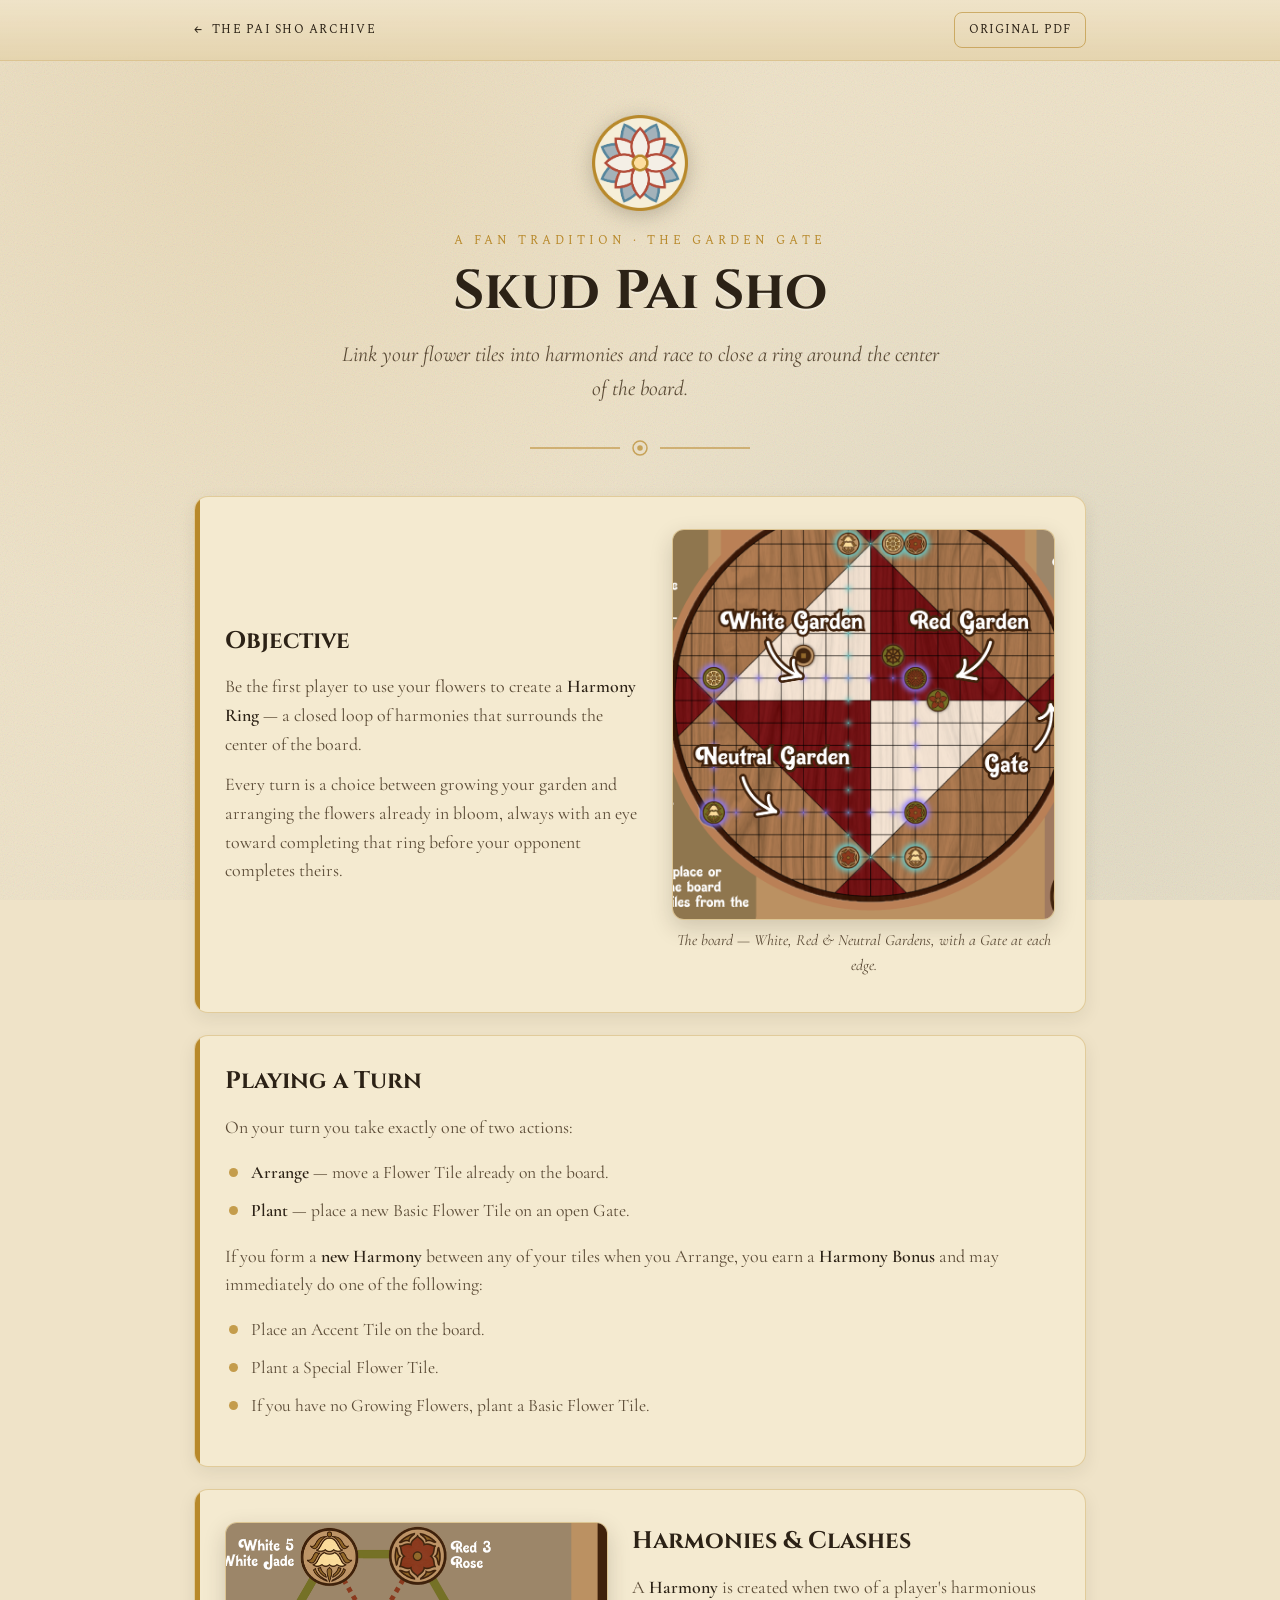
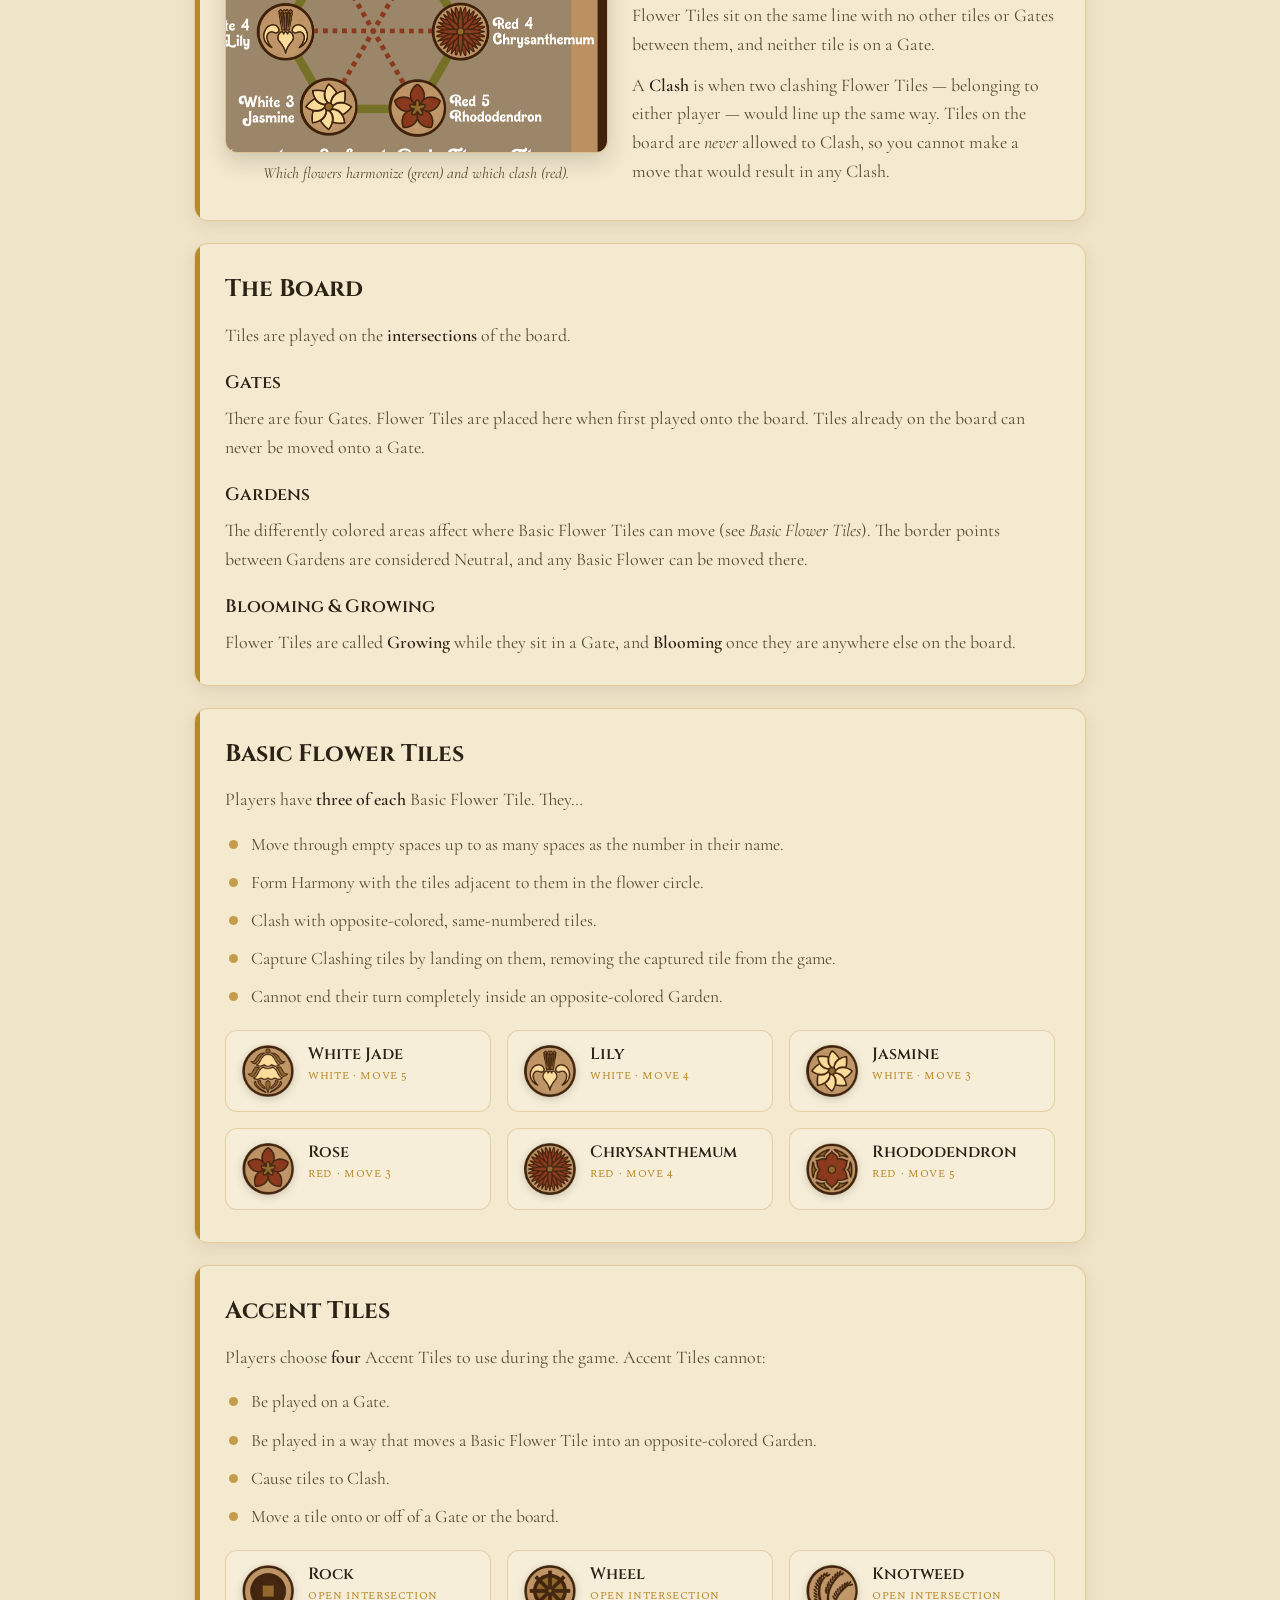
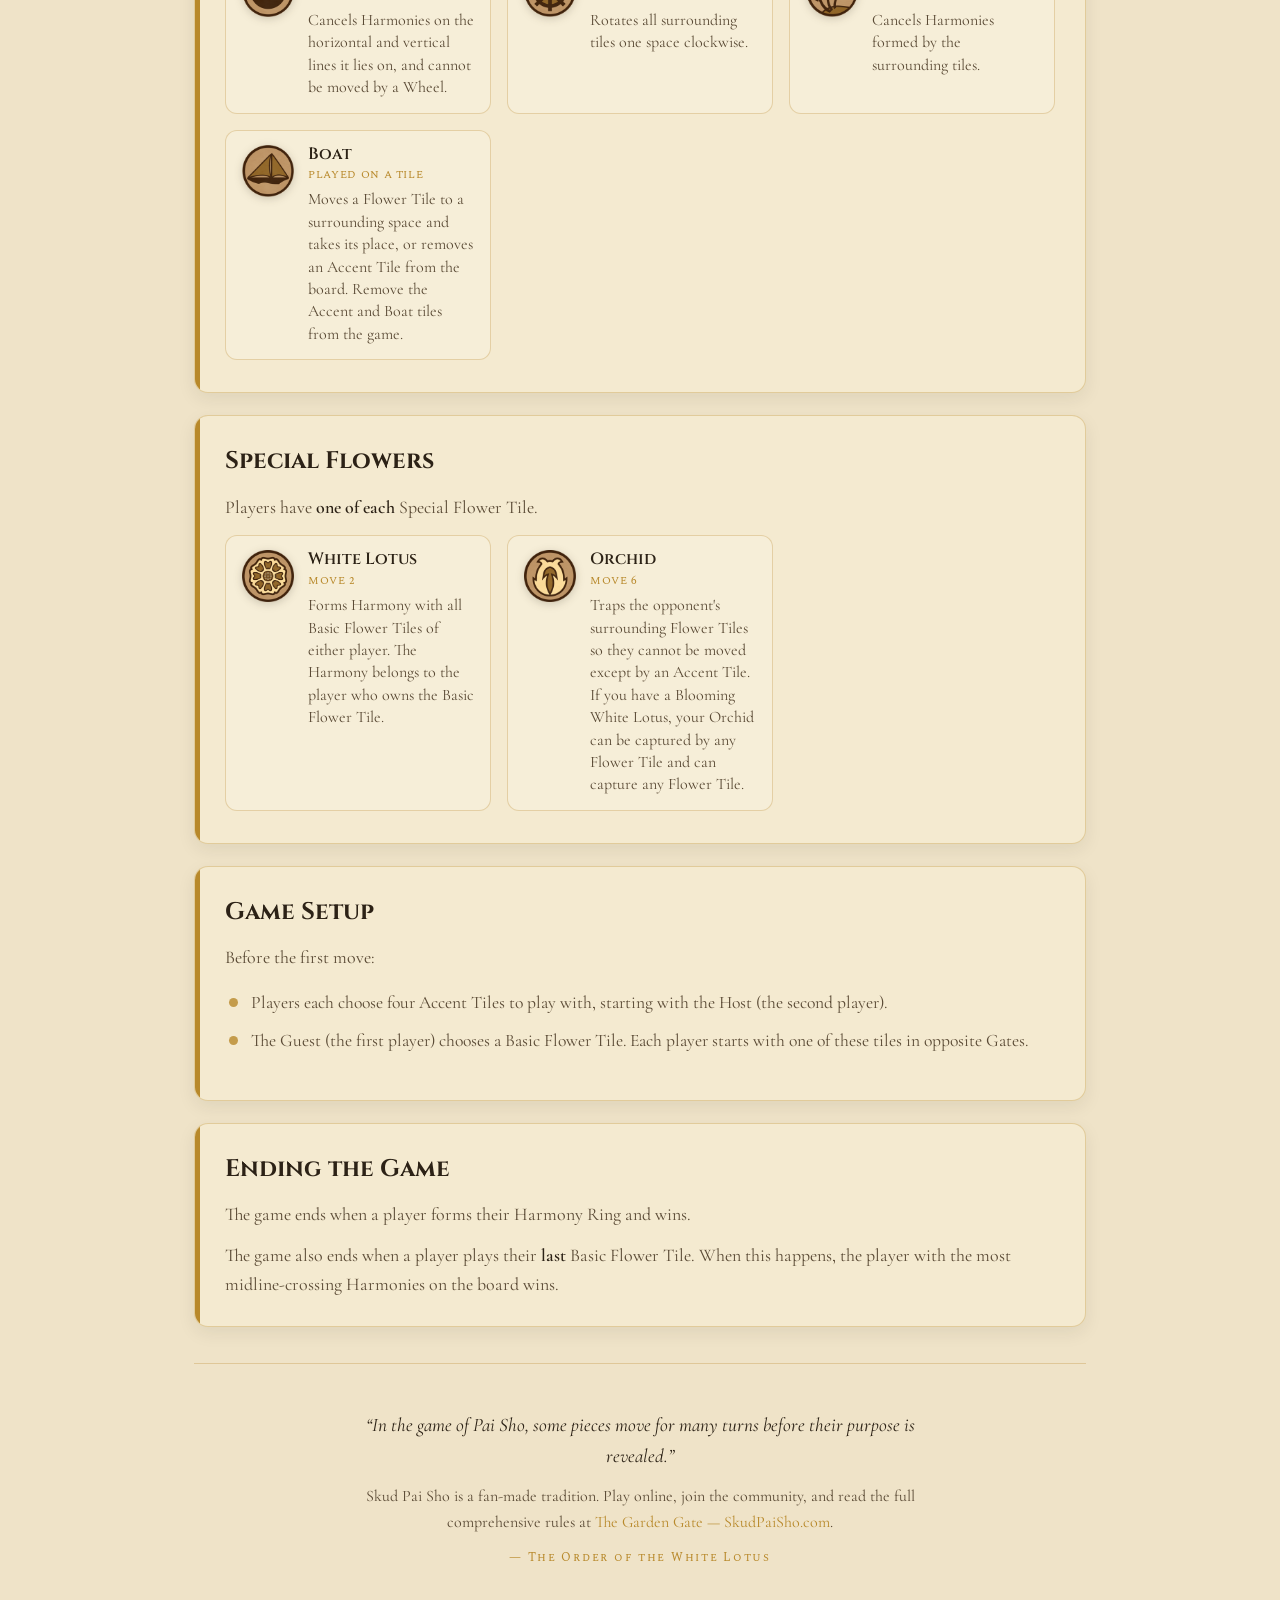
==== skud.html @ d807afe1 "Add native themed rules pages (skud/adevar/nick) with reused board & tile art; landing cards link to" ====
<!DOCTYPE html>
<html lang="en">
<head>
<meta charset="UTF-8">
<meta name="viewport" content="width=device-width, initial-scale=1.0">
<title>Skud Pai Sho — Rules · The Pai Sho Archive</title>
<meta name="description" content="Full rules for Skud Pai Sho: link your flower tiles into harmonies and close a ring around the center of the board to win.">
<link rel="preconnect" href="https://fonts.googleapis.com">
<link rel="preconnect" href="https://fonts.gstatic.com" crossorigin>
<link href="https://fonts.googleapis.com/css2?family=Cinzel:wght@500;600;700&family=Cormorant+Garamond:ital,wght@0,400;0,500;0,600;1,400&family=Spectral+SC:wght@500;600&display=swap" rel="stylesheet">
<link rel="stylesheet" href="assets/rules.css">
</head>
<body class="game-skud">

<div class="topbar">
  <div class="topbar-inner">
    <a class="back" href="index.html"><span class="a">&larr;</span> The Pai&nbsp;Sho Archive</a>
    <a class="dl-btn" href="skud-pai-sho.pdf" target="_blank" rel="noopener">Original PDF</a>
  </div>
</div>

<div class="wrap">

  <header class="hero">
    <img class="lotus" src="lotus.png" alt="White Lotus tile" width="96" height="96">
    <div class="eyebrow">A Fan Tradition · The Garden Gate</div>
    <h1>Skud Pai Sho</h1>
    <p class="tagline">Link your flower tiles into harmonies and race to close a ring around the center of the board.</p>
    <div class="divider"></div>
  </header>

  <!-- OBJECTIVE -->
  <section class="section">
    <div class="split has-figure">
      <div>
        <h2>Objective</h2>
        <p>Be the first player to use your flowers to create a <strong>Harmony Ring</strong> — a closed loop of harmonies that surrounds the center of the board.</p>
        <p>Every turn is a choice between growing your garden and arranging the flowers already in bloom, always with an eye toward completing that ring before your opponent completes theirs.</p>
      </div>
      <div class="fig-cell">
        <figure>
          <img src="assets/skud-board.png" alt="The Skud Pai Sho board: a circle divided into White, Red and Neutral Gardens, with four Gates around the edge.">
          <figcaption>The board — White, Red &amp; Neutral Gardens, with a Gate at each edge.</figcaption>
        </figure>
      </div>
    </div>
  </section>

  <!-- PLAYING A TURN -->
  <section class="section">
    <h2>Playing a Turn</h2>
    <p>On your turn you take exactly one of two actions:</p>
    <ul>
      <li><strong>Arrange</strong> — move a Flower Tile already on the board.</li>
      <li><strong>Plant</strong> — place a new Basic Flower Tile on an open Gate.</li>
    </ul>
    <p>If you form a <strong>new Harmony</strong> between any of your tiles when you Arrange, you earn a <strong>Harmony Bonus</strong> and may immediately do one of the following:</p>
    <ul>
      <li>Place an Accent Tile on the board.</li>
      <li>Plant a Special Flower Tile.</li>
      <li>If you have no Growing Flowers, plant a Basic Flower Tile.</li>
    </ul>
  </section>

  <!-- HARMONIES -->
  <section class="section">
    <div class="split has-figure figure-left">
      <div class="fig-cell">
        <figure>
          <img src="assets/skud-hex.png" alt="Harmony and clash relationships between the six basic flowers, shown as a hexagon with green harmony edges and red clashing lines.">
          <figcaption>Which flowers harmonize (green) and which clash (red).</figcaption>
        </figure>
      </div>
      <div>
        <h2>Harmonies &amp; Clashes</h2>
        <p>A <strong>Harmony</strong> is created when two of a player's harmonious Flower Tiles sit on the same line with no other tiles or Gates between them, and neither tile is on a Gate.</p>
        <p>A <strong>Clash</strong> is when two clashing Flower Tiles — belonging to either player — would line up the same way. Tiles on the board are <em>never</em> allowed to Clash, so you cannot make a move that would result in any Clash.</p>
      </div>
    </div>
  </section>

  <!-- THE BOARD -->
  <section class="section">
    <h2>The Board</h2>
    <p>Tiles are played on the <strong>intersections</strong> of the board.</p>
    <h3>Gates</h3>
    <p>There are four Gates. Flower Tiles are placed here when first played onto the board. Tiles already on the board can never be moved onto a Gate.</p>
    <h3>Gardens</h3>
    <p>The differently colored areas affect where Basic Flower Tiles can move (see <em>Basic Flower Tiles</em>). The border points between Gardens are considered Neutral, and any Basic Flower can be moved there.</p>
    <h3>Blooming &amp; Growing</h3>
    <p>Flower Tiles are called <strong>Growing</strong> while they sit in a Gate, and <strong>Blooming</strong> once they are anywhere else on the board.</p>
  </section>

  <!-- BASIC FLOWER TILES -->
  <section class="section">
    <h2>Basic Flower Tiles</h2>
    <p>Players have <strong>three of each</strong> Basic Flower Tile. They…</p>
    <ul>
      <li>Move through empty spaces up to as many spaces as the number in their name.</li>
      <li>Form Harmony with the tiles adjacent to them in the flower circle.</li>
      <li>Clash with opposite-colored, same-numbered tiles.</li>
      <li>Capture Clashing tiles by landing on them, removing the captured tile from the game.</li>
      <li>Cannot end their turn completely inside an opposite-colored Garden.</li>
    </ul>
    <div class="tiles">
      <div class="tile-card"><img src="assets/skud-white-jade.png" alt="White Jade tile"><div><div class="tname">White Jade</div><div class="tstat">White · Move 5</div></div></div>
      <div class="tile-card"><img src="assets/skud-lily.png" alt="Lily tile"><div><div class="tname">Lily</div><div class="tstat">White · Move 4</div></div></div>
      <div class="tile-card"><img src="assets/skud-jasmine.png" alt="Jasmine tile"><div><div class="tname">Jasmine</div><div class="tstat">White · Move 3</div></div></div>
      <div class="tile-card"><img src="assets/skud-rose.png" alt="Rose tile"><div><div class="tname">Rose</div><div class="tstat">Red · Move 3</div></div></div>
      <div class="tile-card"><img src="assets/skud-chrysanthemum.png" alt="Chrysanthemum tile"><div><div class="tname">Chrysanthemum</div><div class="tstat">Red · Move 4</div></div></div>
      <div class="tile-card"><img src="assets/skud-rhododendron.png" alt="Rhododendron tile"><div><div class="tname">Rhododendron</div><div class="tstat">Red · Move 5</div></div></div>
    </div>
  </section>

  <!-- ACCENT TILES -->
  <section class="section">
    <h2>Accent Tiles</h2>
    <p>Players choose <strong>four</strong> Accent Tiles to use during the game. Accent Tiles cannot:</p>
    <ul>
      <li>Be played on a Gate.</li>
      <li>Be played in a way that moves a Basic Flower Tile into an opposite-colored Garden.</li>
      <li>Cause tiles to Clash.</li>
      <li>Move a tile onto or off of a Gate or the board.</li>
    </ul>
    <div class="tiles">
      <div class="tile-card"><img src="assets/skud-rock.png" alt="Rock accent tile"><div><div class="tname">Rock</div><div class="tstat">Open intersection</div><div class="tdesc">Cancels Harmonies on the horizontal and vertical lines it lies on, and cannot be moved by a Wheel.</div></div></div>
      <div class="tile-card"><img src="assets/skud-wheel.png" alt="Wheel accent tile"><div><div class="tname">Wheel</div><div class="tstat">Open intersection</div><div class="tdesc">Rotates all surrounding tiles one space clockwise.</div></div></div>
      <div class="tile-card"><img src="assets/skud-knotweed.png" alt="Knotweed accent tile"><div><div class="tname">Knotweed</div><div class="tstat">Open intersection</div><div class="tdesc">Cancels Harmonies formed by the surrounding tiles.</div></div></div>
      <div class="tile-card"><img src="assets/skud-boat.png" alt="Boat accent tile"><div><div class="tname">Boat</div><div class="tstat">Played on a tile</div><div class="tdesc">Moves a Flower Tile to a surrounding space and takes its place, or removes an Accent Tile from the board. Remove the Accent and Boat tiles from the game.</div></div></div>
    </div>
  </section>

  <!-- SPECIAL FLOWERS -->
  <section class="section">
    <h2>Special Flowers</h2>
    <p>Players have <strong>one of each</strong> Special Flower Tile.</p>
    <div class="tiles">
      <div class="tile-card"><img src="assets/skud-lotus.png" alt="White Lotus tile"><div><div class="tname">White Lotus</div><div class="tstat">Move 2</div><div class="tdesc">Forms Harmony with all Basic Flower Tiles of either player. The Harmony belongs to the player who owns the Basic Flower Tile.</div></div></div>
      <div class="tile-card"><img src="assets/skud-orchid.png" alt="Orchid tile"><div><div class="tname">Orchid</div><div class="tstat">Move 6</div><div class="tdesc">Traps the opponent's surrounding Flower Tiles so they cannot be moved except by an Accent Tile. If you have a Blooming White Lotus, your Orchid can be captured by any Flower Tile and can capture any Flower Tile.</div></div></div>
    </div>
  </section>

  <!-- SETUP -->
  <section class="section">
    <h2>Game Setup</h2>
    <p>Before the first move:</p>
    <ul>
      <li>Players each choose four Accent Tiles to play with, starting with the Host (the second player).</li>
      <li>The Guest (the first player) chooses a Basic Flower Tile. Each player starts with one of these tiles in opposite Gates.</li>
    </ul>
  </section>

  <!-- ENDING -->
  <section class="section">
    <h2>Ending the Game</h2>
    <p>The game ends when a player forms their Harmony Ring and wins.</p>
    <p>The game also ends when a player plays their <strong>last</strong> Basic Flower Tile. When this happens, the player with the most midline-crossing Harmonies on the board wins.</p>
  </section>

  <footer>
    <p class="quote">“In the game of Pai Sho, some pieces move for many turns before their purpose is revealed.”</p>
    <p class="src">Skud Pai Sho is a fan-made tradition. Play online, join the community, and read the full comprehensive rules at <a href="https://skudpaisho.com" target="_blank" rel="noopener">The Garden Gate — SkudPaiSho.com</a>.</p>
    <p class="attr">— The Order of the White Lotus</p>
  </footer>

</div>
</body>
</html>
---- assets/rules.css ----
/* ===========================================================
   The Pai Sho Archive — shared rules-page theme
   Matches the landing page (parchment + gold, Cinzel / Cormorant)
   =========================================================== */
:root{
  --parchment:#efe3c8;
  --parchment-deep:#e4d3ad;
  --ink:#2c2216;
  --ink-soft:#5a4a35;
  --gold:#b8892b;
  --gold-bright:#d9a94a;
  --water:#2f6d8f;
  --earth:#5a7d3c;
  --fire:#a8321f;
  --air:#c9862b;
  --card-bg:#f6eed8;
  --panel:#f4ead0;
  --accent:var(--gold);
}
*{box-sizing:border-box;margin:0;padding:0}
html{scroll-behavior:smooth}
body{
  font-family:'Cormorant Garamond',Georgia,serif;
  color:var(--ink);
  background:
    radial-gradient(circle at 20% 15%, rgba(184,137,43,.10), transparent 40%),
    radial-gradient(circle at 85% 80%, rgba(47,109,143,.08), transparent 45%),
    var(--parchment);
  background-attachment:fixed;
  min-height:100vh;position:relative;overflow-x:hidden;
  line-height:1.6;
}
body::before{
  content:"";position:fixed;inset:0;pointer-events:none;opacity:.35;z-index:0;
  background-image:url("data:image/svg+xml,%3Csvg xmlns='http://www.w3.org/2000/svg' width='120' height='120'%3E%3Cfilter id='n'%3E%3CfeTurbulence type='fractalNoise' baseFrequency='0.9' numOctaves='2'/%3E%3C/filter%3E%3Crect width='100%25' height='100%25' filter='url(%23n)' opacity='0.5'/%3E%3C/svg%3E");
}
.wrap{position:relative;z-index:1;max-width:940px;margin:0 auto;padding:0 24px}

/* ---------- TOP BAR ---------- */
.topbar{
  position:sticky;top:0;z-index:20;
  background:linear-gradient(var(--parchment),rgba(228,211,173,.92));
  backdrop-filter:blur(4px);
  border-bottom:1px solid rgba(184,137,43,.35);
}
.topbar-inner{
  max-width:940px;margin:0 auto;padding:12px 24px;
  display:flex;align-items:center;justify-content:space-between;gap:16px;
}
.back{
  font-family:'Spectral SC',serif;letter-spacing:.1em;text-transform:uppercase;
  font-size:.78rem;color:var(--ink);text-decoration:none;
  display:inline-flex;align-items:center;gap:9px;
}
.back .a{transition:transform .25s}
.back:hover{color:var(--gold)}
.back:hover .a{transform:translateX(-4px)}
.dl-btn{
  font-family:'Spectral SC',serif;letter-spacing:.08em;text-transform:uppercase;
  font-size:.72rem;text-decoration:none;color:var(--ink);
  border:1px solid rgba(184,137,43,.6);border-radius:8px;
  padding:8px 14px;white-space:nowrap;transition:background .2s,color .2s;
}
.dl-btn:hover{background:var(--gold);color:#fff;border-color:var(--gold)}

/* ---------- HERO ---------- */
.hero{text-align:center;padding:54px 0 8px}
.hero .lotus{
  width:96px;height:96px;margin:0 auto 20px;display:block;
  animation:spin 90s linear infinite;
  filter:drop-shadow(0 4px 10px rgba(44,34,22,.25));
}
@keyframes spin{to{transform:rotate(360deg)}}
@media (prefers-reduced-motion:reduce){.hero .lotus{animation:none}}
.eyebrow{
  font-family:'Spectral SC',serif;letter-spacing:.32em;text-transform:uppercase;
  font-size:.78rem;color:var(--gold);margin-bottom:12px;
}
.hero h1{
  font-family:'Cinzel',serif;font-weight:700;
  font-size:clamp(2.2rem,5.5vw,3.4rem);line-height:1.05;
  text-shadow:0 2px 0 rgba(255,255,255,.35);
}
.hero .tagline{
  font-size:clamp(1.05rem,2.4vw,1.35rem);color:var(--ink-soft);
  max-width:600px;margin:16px auto 0;font-style:italic;
}
.divider{
  width:220px;height:24px;margin:30px auto 6px;opacity:.7;
  background:no-repeat center/contain url("data:image/svg+xml,%3Csvg xmlns='http://www.w3.org/2000/svg' width='220' height='24'%3E%3Cg fill='none' stroke='%23b8892b' stroke-width='1.5'%3E%3Cline x1='0' y1='12' x2='90' y2='12'/%3E%3Cline x1='130' y1='12' x2='220' y2='12'/%3E%3Ccircle cx='110' cy='12' r='7'/%3E%3Ccircle cx='110' cy='12' r='2' fill='%23b8892b'/%3E%3C/g%3E%3C/svg%3E");
}

/* ---------- SECTIONS ---------- */
.section{
  background:var(--panel);
  border:1px solid rgba(184,137,43,.32);
  border-radius:14px;
  padding:26px 30px 28px;margin:22px 0;
  box-shadow:0 6px 18px rgba(44,34,22,.08);
  position:relative;overflow:hidden;
}
.section::before{
  content:"";position:absolute;top:0;left:0;bottom:0;width:5px;background:var(--accent);
}
.section h2{
  font-family:'Cinzel',serif;font-size:1.5rem;font-weight:700;color:var(--ink);
  margin-bottom:12px;
}
.section h3{
  font-family:'Cinzel',serif;font-size:1.12rem;font-weight:600;color:var(--ink);
  margin:20px 0 6px;
}
.section p{font-size:1.12rem;color:var(--ink-soft);margin:0 0 12px}
.section p:last-child{margin-bottom:0}
.section strong{color:var(--ink);font-weight:600}
.section ul{list-style:none;margin:6px 0 12px;padding:0}
.section ul li{
  font-size:1.1rem;color:var(--ink-soft);padding:5px 0 5px 26px;position:relative;
}
.section ul li::before{
  content:"";position:absolute;left:4px;top:14px;width:9px;height:9px;
  border-radius:50%;background:var(--accent);opacity:.8;
}

/* two-column: text beside a figure on wide screens */
.split{display:grid;grid-template-columns:1fr;gap:24px;align-items:center}
@media (min-width:720px){
  .split.has-figure{grid-template-columns:1.05fr .95fr}
  .split.figure-left{grid-template-columns:.95fr 1.05fr}
  .split.figure-left .fig-cell{order:-1}
}

/* ---------- FIGURES ---------- */
figure{margin:6px 0}
figure img{
  display:block;width:100%;height:auto;border-radius:12px;
  border:1px solid rgba(184,137,43,.35);
  box-shadow:0 8px 22px rgba(44,34,22,.18);background:#efe3c8;
}
figure.plain img{border:0;box-shadow:none;background:transparent}
figcaption{
  text-align:center;font-style:italic;color:var(--ink-soft);
  font-size:.98rem;margin-top:8px;
}

/* ---------- TILE REFERENCE GRID (icons + text) ---------- */
.tiles{display:grid;grid-template-columns:repeat(auto-fill,minmax(210px,1fr));gap:16px;margin:14px 0 4px}
.tile-card{
  display:flex;gap:14px;align-items:flex-start;
  background:var(--card-bg);border:1px solid rgba(184,137,43,.3);
  border-radius:12px;padding:14px 16px;
}
.tile-card img{width:52px;height:52px;flex-shrink:0;filter:drop-shadow(0 2px 4px rgba(44,34,22,.2))}
.tile-card .tname{font-family:'Cinzel',serif;font-weight:600;font-size:1.02rem;color:var(--ink);line-height:1.2}
.tile-card .tstat{font-family:'Spectral SC',serif;font-size:.68rem;letter-spacing:.06em;
  text-transform:uppercase;color:var(--gold);margin:2px 0 5px}
.tile-card .tdesc{font-size:1rem;color:var(--ink-soft);line-height:1.4}

/* ---------- CALLOUT / TIP ---------- */
.tip{
  background:rgba(184,137,43,.12);
  border:1px solid rgba(184,137,43,.4);
  border-radius:12px;padding:14px 18px;margin:14px 0 2px;
  font-size:1.08rem;color:var(--ink);
}
.tip b{font-family:'Spectral SC',serif;letter-spacing:.06em;color:var(--gold);
  text-transform:uppercase;font-size:.8rem;margin-right:6px}

/* win condition list (adevar objectives) */
.obj{display:flex;gap:14px;align-items:flex-start;padding:12px 0;
  border-bottom:1px dashed rgba(184,137,43,.3)}
.obj:last-child{border-bottom:0}
.obj .oname{font-family:'Cinzel',serif;font-weight:600;color:var(--ink);min-width:150px}
.obj .odesc{color:var(--ink-soft);font-size:1.06rem}
@media (max-width:560px){.obj{flex-direction:column;gap:2px}.obj .oname{min-width:0}}

/* ---------- FOOTER ---------- */
footer{
  text-align:center;padding:46px 0 60px;margin-top:36px;
  color:var(--ink-soft);font-size:1rem;
  border-top:1px solid rgba(184,137,43,.3);
}
footer .quote{font-style:italic;font-size:1.2rem;color:var(--ink);max-width:560px;margin:0 auto 12px}
footer .src{font-size:1rem;color:var(--ink-soft);max-width:600px;margin:0 auto}
footer .src a{color:var(--gold);text-decoration:none}
footer .src a:hover{text-decoration:underline}
footer .attr{font-family:'Spectral SC',serif;letter-spacing:.15em;font-size:.72rem;color:var(--gold);margin-top:14px}

/* per-game accent hooks (kept subtle/gold to match landing) */
.game-skud{--accent:var(--gold)}
.game-adevar{--accent:var(--gold)}
.game-nick{--accent:var(--gold)}
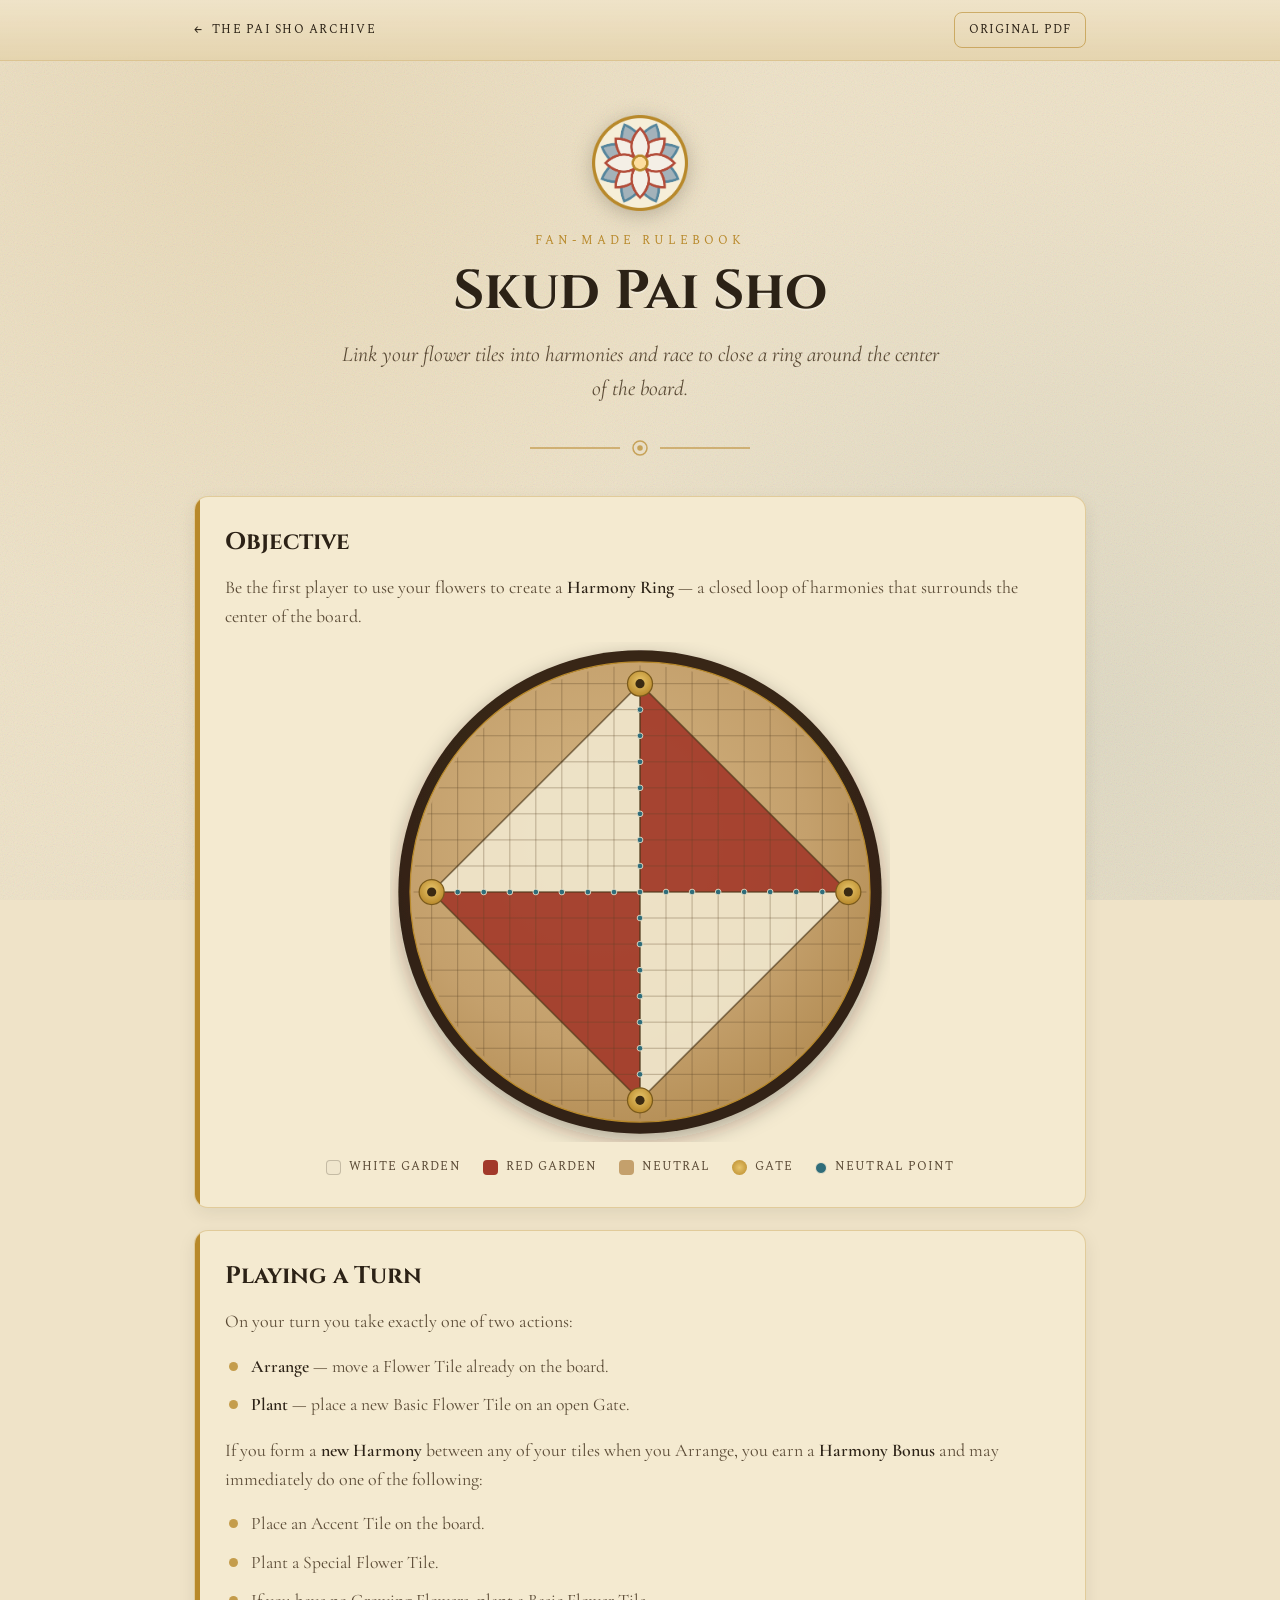
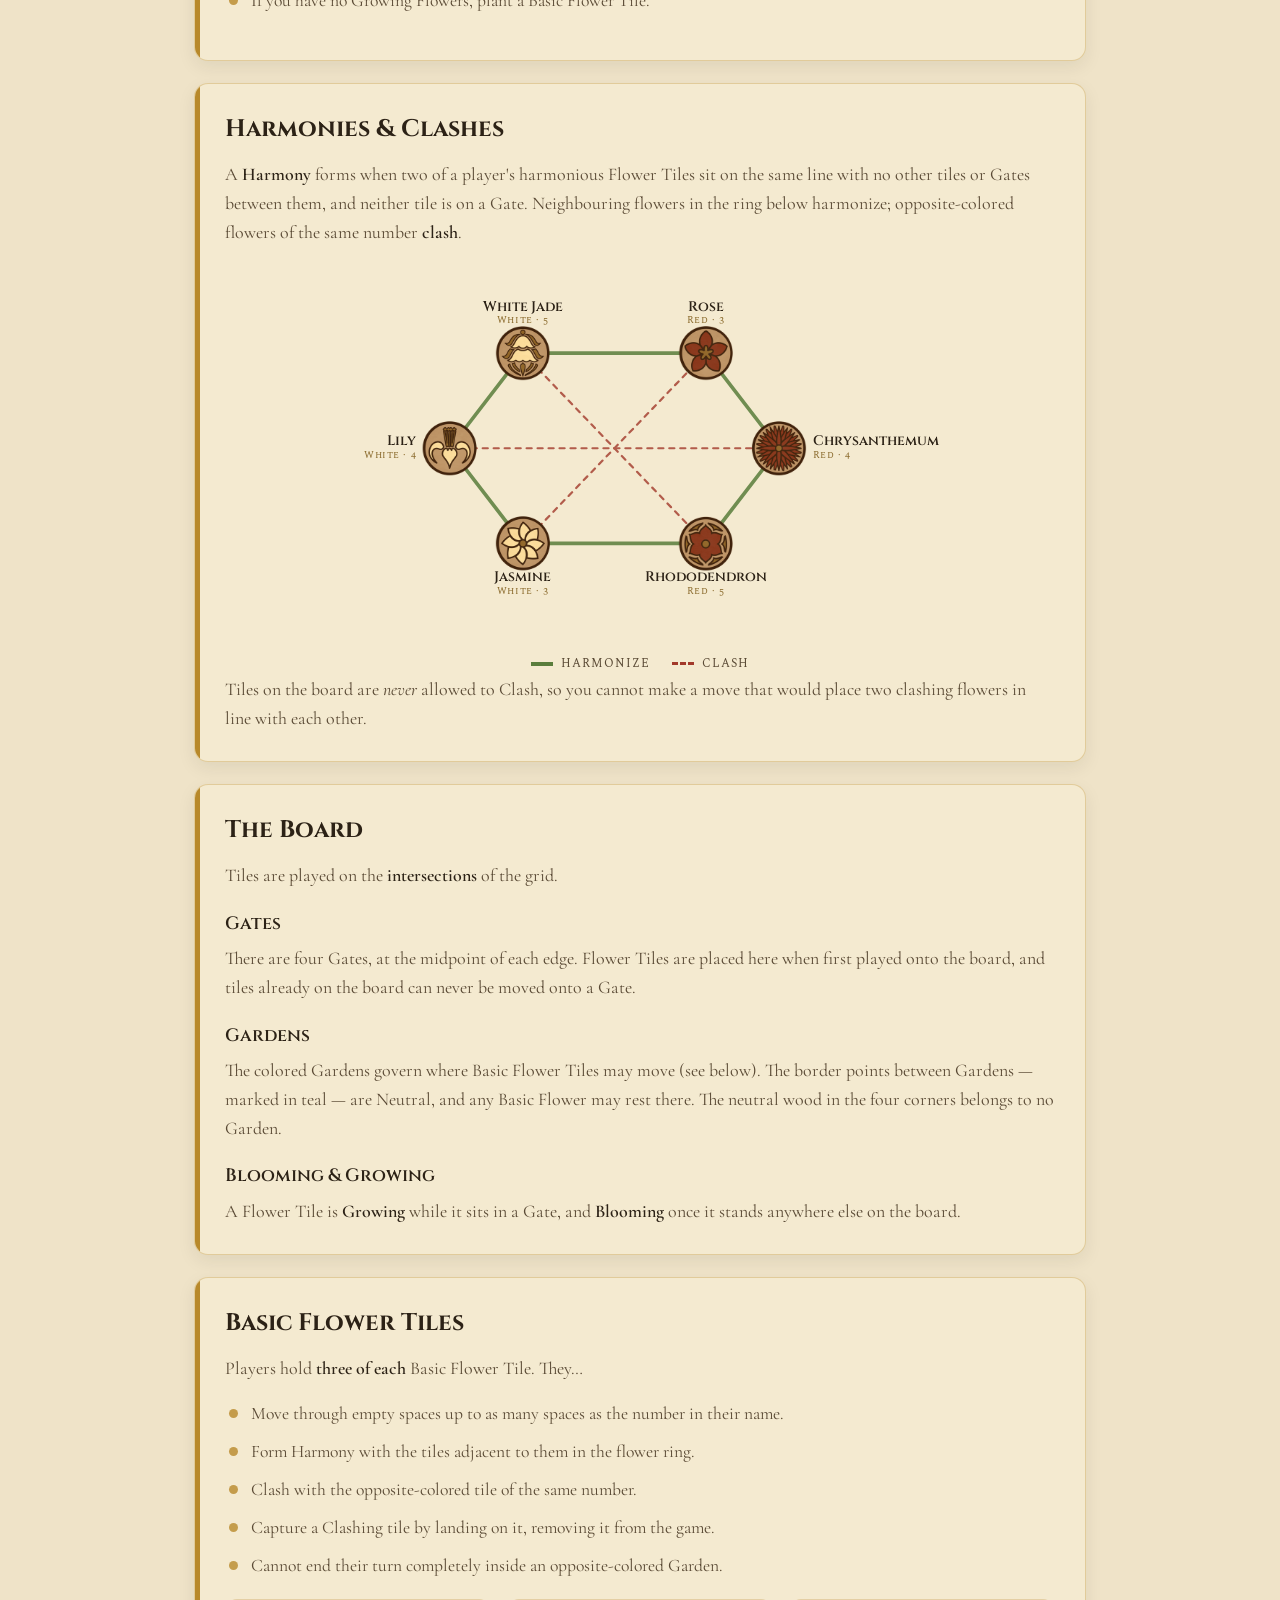
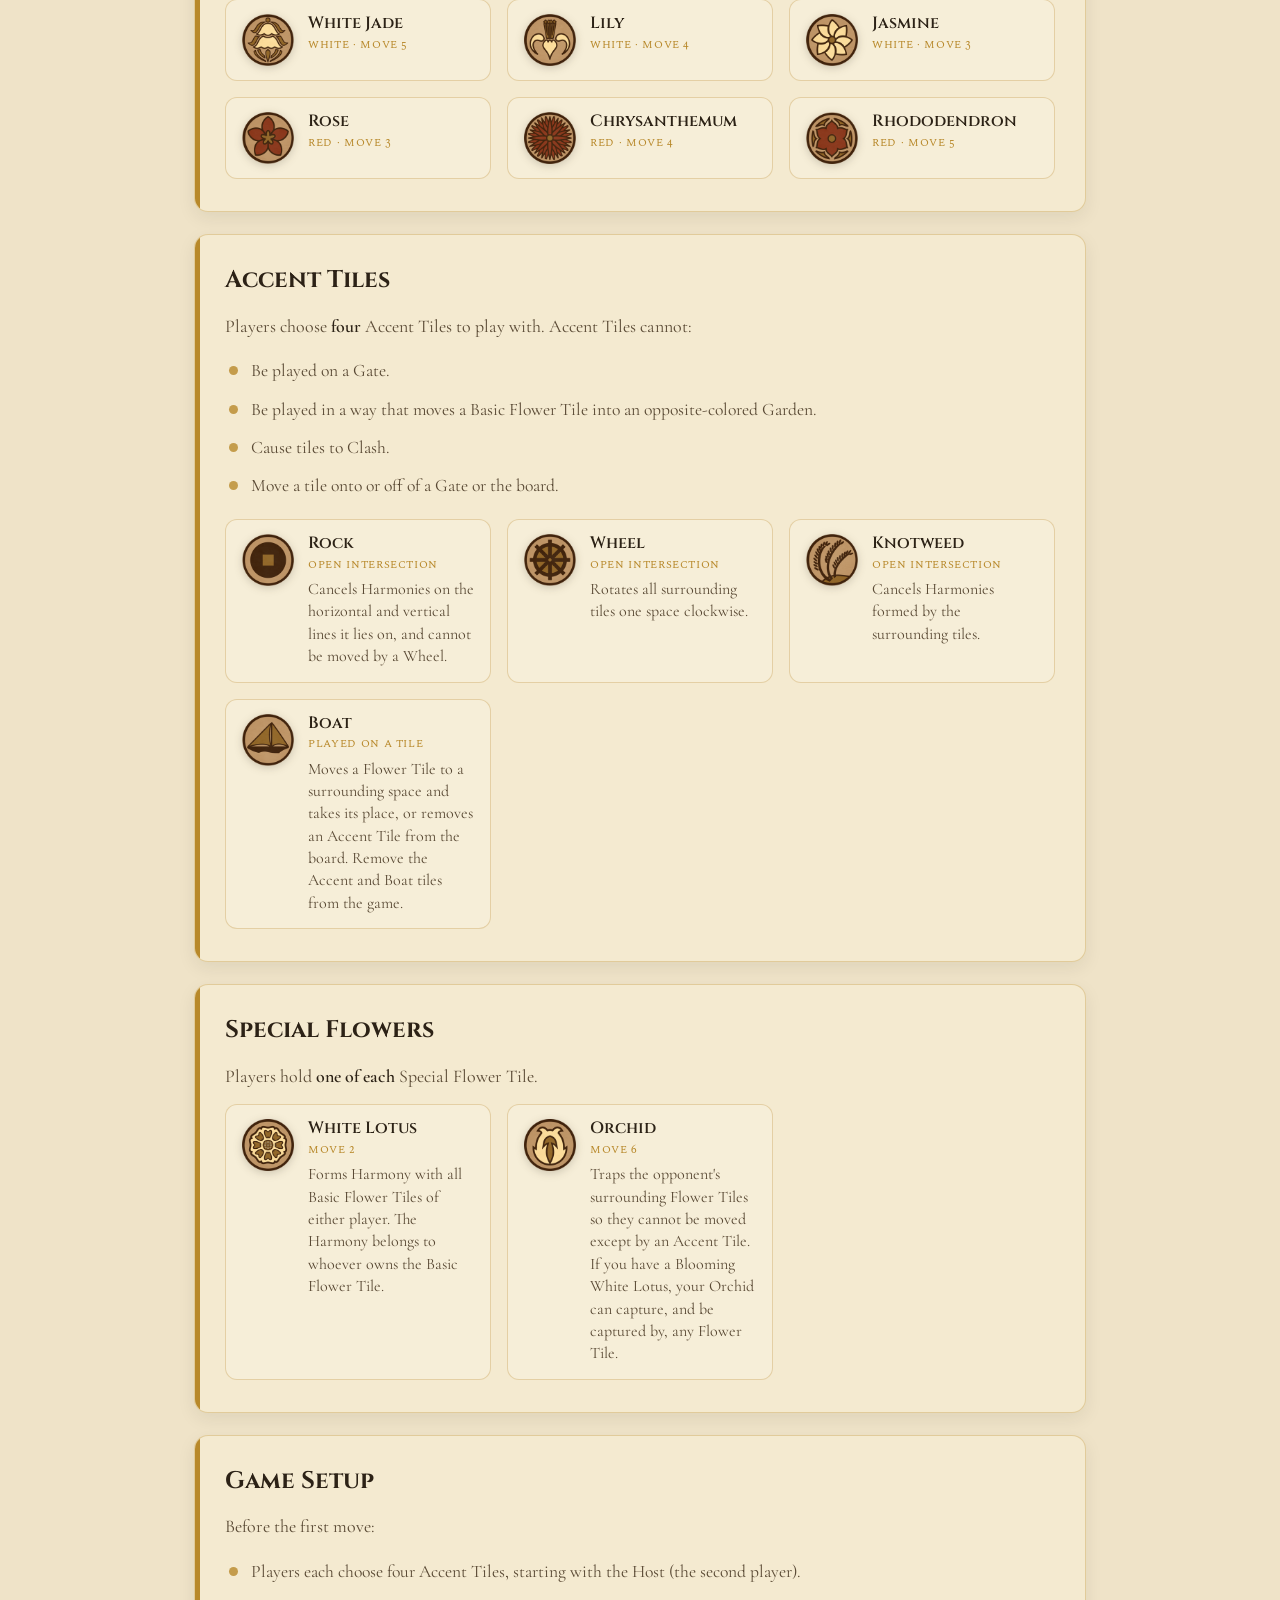
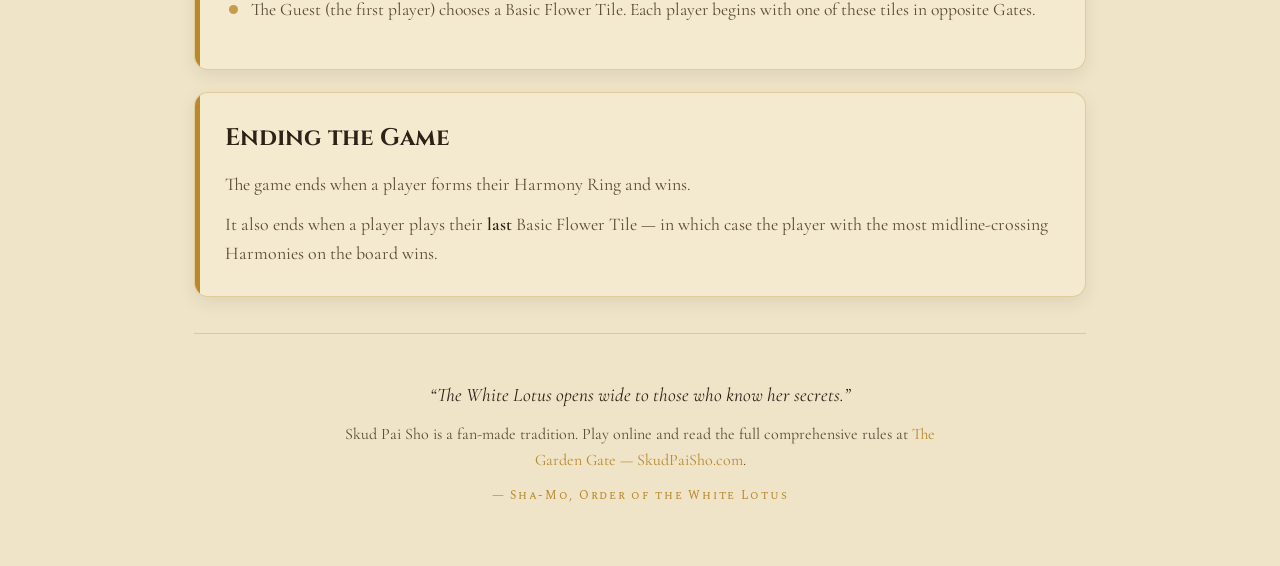
==== commit 3a04c540: "Rebuild skud.html as flagship native page: original hand-built SVG board + harmony hexagon (own art)" ====
--- a/skud.html
+++ b/skud.html
@@ -4,11 +4,28 @@
 <meta charset="UTF-8">
 <meta name="viewport" content="width=device-width, initial-scale=1.0">
 <title>Skud Pai Sho — Rules · The Pai Sho Archive</title>
-<meta name="description" content="Full rules for Skud Pai Sho: link your flower tiles into harmonies and close a ring around the center of the board to win.">
+<meta name="description" content="The complete rules of Skud Pai Sho: link your flower tiles into harmonies and close a ring around the center of the board to win.">
 <link rel="preconnect" href="https://fonts.googleapis.com">
 <link rel="preconnect" href="https://fonts.gstatic.com" crossorigin>
 <link href="https://fonts.googleapis.com/css2?family=Cinzel:wght@500;600;700&family=Cormorant+Garamond:ital,wght@0,400;0,500;0,600;1,400&family=Spectral+SC:wght@500;600&display=swap" rel="stylesheet">
 <link rel="stylesheet" href="assets/rules.css">
+<style>
+  .figure-board{max-width:500px;margin:10px auto 2px}
+  .figure-board svg{width:100%;height:auto;display:block}
+  .hexwrap{max-width:600px;margin:10px auto 2px}
+  .hexwrap svg{width:100%;height:auto;display:block}
+  .legend{display:flex;flex-wrap:wrap;justify-content:center;gap:11px 22px;margin:16px auto 2px;
+    font-family:'Spectral SC',serif;font-size:.72rem;letter-spacing:.09em;text-transform:uppercase;color:var(--ink-soft)}
+  .legend span{display:inline-flex;align-items:center;gap:8px}
+  .legend i{width:15px;height:15px;border-radius:4px;display:inline-block;border:1px solid rgba(44,34,22,.22)}
+  .legend i.sw-white{background:#f0e6cd}
+  .legend i.sw-red{background:#a2392a;border-color:transparent}
+  .legend i.sw-neutral{background:#c4a06c;border-color:transparent}
+  .legend i.dot{width:12px;height:12px;border-radius:50%;background:#2f6d7a;border-color:#f0e6cd}
+  .legend i.gate{width:15px;height:15px;border-radius:50%;background:radial-gradient(#e7c46a,#b8892b);border:0}
+  .legend i.line-g{width:22px;height:0;border:0;border-top:4px solid #5a7d3c;border-radius:0}
+  .legend i.line-r{width:22px;height:0;border:0;border-top:3px dashed #a2392a;border-radius:0}
+</style>
 </head>
 <body class="game-skud">
 
@@ -23,30 +40,75 @@
 
   <header class="hero">
     <img class="lotus" src="lotus.png" alt="White Lotus tile" width="96" height="96">
-    <div class="eyebrow">A Fan Tradition · The Garden Gate</div>
+    <div class="eyebrow">Fan-Made Rulebook</div>
     <h1>Skud Pai Sho</h1>
     <p class="tagline">Link your flower tiles into harmonies and race to close a ring around the center of the board.</p>
     <div class="divider"></div>
   </header>
 
-  <!-- OBJECTIVE -->
-  <section class="section">
-    <div class="split has-figure">
-      <div>
-        <h2>Objective</h2>
-        <p>Be the first player to use your flowers to create a <strong>Harmony Ring</strong> — a closed loop of harmonies that surrounds the center of the board.</p>
-        <p>Every turn is a choice between growing your garden and arranging the flowers already in bloom, always with an eye toward completing that ring before your opponent completes theirs.</p>
-      </div>
-      <div class="fig-cell">
-        <figure>
-          <img src="assets/skud-board.png" alt="The Skud Pai Sho board: a circle divided into White, Red and Neutral Gardens, with four Gates around the edge.">
-          <figcaption>The board — White, Red &amp; Neutral Gardens, with a Gate at each edge.</figcaption>
-        </figure>
-      </div>
-    </div>
-  </section>
-
-  <!-- PLAYING A TURN -->
+  <section class="section">
+    <h2>Objective</h2>
+    <p>Be the first player to use your flowers to create a <strong>Harmony Ring</strong> — a closed loop of harmonies that surrounds the center of the board.</p>
+    <div class="figure-board"><svg class="board" viewBox="0 0 600 600" role="img" aria-labelledby="boardt boardd" xmlns="http://www.w3.org/2000/svg" xmlns:xlink="http://www.w3.org/1999/xlink">
+  <title id="boardt">The Skud Pai Sho board</title>
+  <desc id="boardd">A circular board with a 17 by 17 grid, four Gates at the edge midpoints, the White Garden and Red Garden forming a pinwheel of triangles, and neutral wood in the corners.</desc>
+  <defs>
+    <clipPath id="play"><circle cx="300" cy="300" r="272"/></clipPath>
+    <radialGradient id="wood" cx="42%" cy="38%" r="72%">
+      <stop offset="0%" stop-color="#d3b482"/>
+      <stop offset="62%" stop-color="#c4a06c"/><stop offset="100%" stop-color="#b0894f"/>
+    </radialGradient>
+    <radialGradient id="rim" cx="50%" cy="42%" r="60%">
+      <stop offset="0%" stop-color="#4a3320"/><stop offset="100%" stop-color="#2f2013"/>
+    </radialGradient>
+    <filter id="bsh" x="-20%" y="-20%" width="140%" height="140%">
+      <feDropShadow dx="0" dy="8" stdDeviation="12" flood-color="#2c2216" flood-opacity="0.32"/>
+    </filter>
+    <radialGradient id="gate" cx="50%" cy="40%" r="60%">
+      <stop offset="0%" stop-color="#e7c46a"/><stop offset="100%" stop-color="#b8892b"/>
+    </radialGradient>
+  </defs>
+
+  <circle cx="300" cy="300" r="290" fill="url(#rim)" filter="url(#bsh)"/>
+  <circle cx="300" cy="300" r="276" fill="url(#wood)" stroke="#b8892b" stroke-width="1.5"/>
+
+  <g clip-path="url(#play)">
+    <!-- garden pinwheel: NW & SE white, NE & SW red -->
+    <polygon points="300,300 50,300 300,50"  fill="#f0e6cd" fill-opacity="0.92"/>
+    <polygon points="300,300 550,300 300,550" fill="#f0e6cd" fill-opacity="0.92"/>
+    <polygon points="300,300 300,50 550,300"  fill="#a2392a" fill-opacity="0.90"/>
+    <polygon points="300,300 300,550 50,300"  fill="#a2392a" fill-opacity="0.90"/>
+
+    <g stroke="#5b4327" stroke-width="1" stroke-opacity="0.42" fill="none"><line x1="50.0" y1="28" x2="50.0" y2="572"/><line x1="28" y1="50.0" x2="572" y2="50.0"/><line x1="81.2" y1="28" x2="81.2" y2="572"/><line x1="28" y1="81.2" x2="572" y2="81.2"/><line x1="112.5" y1="28" x2="112.5" y2="572"/><line x1="28" y1="112.5" x2="572" y2="112.5"/><line x1="143.8" y1="28" x2="143.8" y2="572"/><line x1="28" y1="143.8" x2="572" y2="143.8"/><line x1="175.0" y1="28" x2="175.0" y2="572"/><line x1="28" y1="175.0" x2="572" y2="175.0"/><line x1="206.2" y1="28" x2="206.2" y2="572"/><line x1="28" y1="206.2" x2="572" y2="206.2"/><line x1="237.5" y1="28" x2="237.5" y2="572"/><line x1="28" y1="237.5" x2="572" y2="237.5"/><line x1="268.8" y1="28" x2="268.8" y2="572"/><line x1="28" y1="268.8" x2="572" y2="268.8"/><line x1="300.0" y1="28" x2="300.0" y2="572"/><line x1="28" y1="300.0" x2="572" y2="300.0"/><line x1="331.2" y1="28" x2="331.2" y2="572"/><line x1="28" y1="331.2" x2="572" y2="331.2"/><line x1="362.5" y1="28" x2="362.5" y2="572"/><line x1="28" y1="362.5" x2="572" y2="362.5"/><line x1="393.8" y1="28" x2="393.8" y2="572"/><line x1="28" y1="393.8" x2="572" y2="393.8"/><line x1="425.0" y1="28" x2="425.0" y2="572"/><line x1="28" y1="425.0" x2="572" y2="425.0"/><line x1="456.2" y1="28" x2="456.2" y2="572"/><line x1="28" y1="456.2" x2="572" y2="456.2"/><line x1="487.5" y1="28" x2="487.5" y2="572"/><line x1="28" y1="487.5" x2="572" y2="487.5"/><line x1="518.8" y1="28" x2="518.8" y2="572"/><line x1="28" y1="518.8" x2="572" y2="518.8"/><line x1="550.0" y1="28" x2="550.0" y2="572"/><line x1="28" y1="550.0" x2="572" y2="550.0"/></g>
+
+    <!-- garden borders: diamond edges + center axes -->
+    <g stroke="#4a3418" stroke-width="2.1" stroke-opacity="0.62" fill="none">
+      <polygon points="300,50 550,300 300,550 50,300"/>
+      <line x1="300" y1="50" x2="300" y2="550"/>
+      <line x1="50" y1="300" x2="550" y2="300"/>
+    </g>
+
+    <!-- neutral border points along the axes -->
+    <g fill="#2f6d7a" stroke="#f0e6cd" stroke-width="1"><circle cx="300" cy="50.0" r="3.4"/><circle cx="50.0" cy="300" r="3.4"/><circle cx="300" cy="81.2" r="3.4"/><circle cx="81.2" cy="300" r="3.4"/><circle cx="300" cy="112.5" r="3.4"/><circle cx="112.5" cy="300" r="3.4"/><circle cx="300" cy="143.8" r="3.4"/><circle cx="143.8" cy="300" r="3.4"/><circle cx="300" cy="175.0" r="3.4"/><circle cx="175.0" cy="300" r="3.4"/><circle cx="300" cy="206.2" r="3.4"/><circle cx="206.2" cy="300" r="3.4"/><circle cx="300" cy="237.5" r="3.4"/><circle cx="237.5" cy="300" r="3.4"/><circle cx="300" cy="268.8" r="3.4"/><circle cx="268.8" cy="300" r="3.4"/><circle cx="300" cy="300.0" r="3.4"/><circle cx="300" cy="331.2" r="3.4"/><circle cx="331.2" cy="300" r="3.4"/><circle cx="300" cy="362.5" r="3.4"/><circle cx="362.5" cy="300" r="3.4"/><circle cx="300" cy="393.8" r="3.4"/><circle cx="393.8" cy="300" r="3.4"/><circle cx="300" cy="425.0" r="3.4"/><circle cx="425.0" cy="300" r="3.4"/><circle cx="300" cy="456.2" r="3.4"/><circle cx="456.2" cy="300" r="3.4"/><circle cx="300" cy="487.5" r="3.4"/><circle cx="487.5" cy="300" r="3.4"/><circle cx="300" cy="518.8" r="3.4"/><circle cx="518.8" cy="300" r="3.4"/><circle cx="300" cy="550.0" r="3.4"/><circle cx="550.0" cy="300" r="3.4"/></g>
+  </g>
+
+  <!-- four Gates at N/E/S/W -->
+  <g>
+    <g transform="translate(300,50)"><circle r="15" fill="url(#gate)" stroke="#7a5a1c" stroke-width="1.5"/><circle r="5.5" fill="#3a2a12"/></g>
+    <g transform="translate(550,300)"><circle r="15" fill="url(#gate)" stroke="#7a5a1c" stroke-width="1.5"/><circle r="5.5" fill="#3a2a12"/></g>
+    <g transform="translate(300,550)"><circle r="15" fill="url(#gate)" stroke="#7a5a1c" stroke-width="1.5"/><circle r="5.5" fill="#3a2a12"/></g>
+    <g transform="translate(50,300)"><circle r="15" fill="url(#gate)" stroke="#7a5a1c" stroke-width="1.5"/><circle r="5.5" fill="#3a2a12"/></g>
+  </g>
+</svg></div>
+    <div class="legend">
+      <span><i class="sw-white"></i>White Garden</span>
+      <span><i class="sw-red"></i>Red Garden</span>
+      <span><i class="sw-neutral"></i>Neutral</span>
+      <span><i class="gate"></i>Gate</span>
+      <span><i class="dot"></i>Neutral point</span>
+    </div>
+  </section>
+
   <section class="section">
     <h2>Playing a Turn</h2>
     <p>On your turn you take exactly one of two actions:</p>
@@ -62,44 +124,43 @@
     </ul>
   </section>
 
-  <!-- HARMONIES -->
-  <section class="section">
-    <div class="split has-figure figure-left">
-      <div class="fig-cell">
-        <figure>
-          <img src="assets/skud-hex.png" alt="Harmony and clash relationships between the six basic flowers, shown as a hexagon with green harmony edges and red clashing lines.">
-          <figcaption>Which flowers harmonize (green) and which clash (red).</figcaption>
-        </figure>
-      </div>
-      <div>
-        <h2>Harmonies &amp; Clashes</h2>
-        <p>A <strong>Harmony</strong> is created when two of a player's harmonious Flower Tiles sit on the same line with no other tiles or Gates between them, and neither tile is on a Gate.</p>
-        <p>A <strong>Clash</strong> is when two clashing Flower Tiles — belonging to either player — would line up the same way. Tiles on the board are <em>never</em> allowed to Clash, so you cannot make a move that would result in any Clash.</p>
-      </div>
-    </div>
-  </section>
-
-  <!-- THE BOARD -->
+  <section class="section">
+    <h2>Harmonies &amp; Clashes</h2>
+    <p>A <strong>Harmony</strong> forms when two of a player's harmonious Flower Tiles sit on the same line with no other tiles or Gates between them, and neither tile is on a Gate. Neighbouring flowers in the ring below harmonize; opposite-colored flowers of the same number <strong>clash</strong>.</p>
+    <div class="hexwrap"><svg class="hex" viewBox="0 0 820 520" role="img" aria-labelledby="hxt hxd" xmlns="http://www.w3.org/2000/svg" xmlns:xlink="http://www.w3.org/1999/xlink">
+  <title id="hxt">Harmony and clash relationships</title>
+  <desc id="hxd">Six basic flowers in a ring; green edges join flowers that harmonize, red dashed lines join opposite-colored flowers of equal number, which clash.</desc>
+  <style>.hx-n{font-family:'Cinzel',serif;font-weight:600;font-size:19px;fill:#2c2216}.hx-s{font-family:'Spectral SC','Cinzel',serif;font-size:13px;letter-spacing:.06em;fill:#8a6a2c}</style>
+  <g stroke="#5a7d3c" stroke-width="5" stroke-linecap="round" opacity="0.85"><line x1="250" y1="130" x2="500" y2="130"/><line x1="500" y1="130" x2="600" y2="260"/><line x1="600" y1="260" x2="500" y2="390"/><line x1="500" y1="390" x2="250" y2="390"/><line x1="250" y1="390" x2="150" y2="260"/><line x1="150" y1="260" x2="250" y2="130"/></g>
+  <g stroke="#a2392a" stroke-width="3" stroke-dasharray="7 8" stroke-linecap="round" opacity="0.8"><line x1="250" y1="130" x2="500" y2="390"/><line x1="150" y1="260" x2="600" y2="260"/><line x1="250" y1="390" x2="500" y2="130"/></g>
+  <image x="213" y="93" width="74" height="74" href="assets/skud-white-jade.png" xlink:href="assets/skud-white-jade.png"/><text class="hx-n" x="250" y="72" text-anchor="middle">White Jade</text><text class="hx-s" x="250" y="89" text-anchor="middle">White · 5</text><image x="463" y="93" width="74" height="74" href="assets/skud-rose.png" xlink:href="assets/skud-rose.png"/><text class="hx-n" x="500" y="72" text-anchor="middle">Rose</text><text class="hx-s" x="500" y="89" text-anchor="middle">Red · 3</text><image x="563" y="223" width="74" height="74" href="assets/skud-chrysanthemum.png" xlink:href="assets/skud-chrysanthemum.png"/><text class="hx-n" x="646" y="256" text-anchor="start">Chrysanthemum</text><text class="hx-s" x="646" y="273" text-anchor="start">Red · 4</text><image x="463" y="353" width="74" height="74" href="assets/skud-rhododendron.png" xlink:href="assets/skud-rhododendron.png"/><text class="hx-n" x="500" y="442" text-anchor="middle">Rhododendron</text><text class="hx-s" x="500" y="459" text-anchor="middle">Red · 5</text><image x="213" y="353" width="74" height="74" href="assets/skud-jasmine.png" xlink:href="assets/skud-jasmine.png"/><text class="hx-n" x="250" y="442" text-anchor="middle">Jasmine</text><text class="hx-s" x="250" y="459" text-anchor="middle">White · 3</text><image x="113" y="223" width="74" height="74" href="assets/skud-lily.png" xlink:href="assets/skud-lily.png"/><text class="hx-n" x="104" y="256" text-anchor="end">Lily</text><text class="hx-s" x="104" y="273" text-anchor="end">White · 4</text>
+</svg></div>
+    <div class="legend">
+      <span><i class="line-g"></i>Harmonize</span>
+      <span><i class="line-r"></i>Clash</span>
+    </div>
+    <p>Tiles on the board are <em>never</em> allowed to Clash, so you cannot make a move that would place two clashing flowers in line with each other.</p>
+  </section>
+
   <section class="section">
     <h2>The Board</h2>
-    <p>Tiles are played on the <strong>intersections</strong> of the board.</p>
+    <p>Tiles are played on the <strong>intersections</strong> of the grid.</p>
     <h3>Gates</h3>
-    <p>There are four Gates. Flower Tiles are placed here when first played onto the board. Tiles already on the board can never be moved onto a Gate.</p>
+    <p>There are four Gates, at the midpoint of each edge. Flower Tiles are placed here when first played onto the board, and tiles already on the board can never be moved onto a Gate.</p>
     <h3>Gardens</h3>
-    <p>The differently colored areas affect where Basic Flower Tiles can move (see <em>Basic Flower Tiles</em>). The border points between Gardens are considered Neutral, and any Basic Flower can be moved there.</p>
+    <p>The colored Gardens govern where Basic Flower Tiles may move (see below). The border points between Gardens — marked in teal — are Neutral, and any Basic Flower may rest there. The neutral wood in the four corners belongs to no Garden.</p>
     <h3>Blooming &amp; Growing</h3>
-    <p>Flower Tiles are called <strong>Growing</strong> while they sit in a Gate, and <strong>Blooming</strong> once they are anywhere else on the board.</p>
-  </section>
-
-  <!-- BASIC FLOWER TILES -->
+    <p>A Flower Tile is <strong>Growing</strong> while it sits in a Gate, and <strong>Blooming</strong> once it stands anywhere else on the board.</p>
+  </section>
+
   <section class="section">
     <h2>Basic Flower Tiles</h2>
-    <p>Players have <strong>three of each</strong> Basic Flower Tile. They…</p>
+    <p>Players hold <strong>three of each</strong> Basic Flower Tile. They…</p>
     <ul>
       <li>Move through empty spaces up to as many spaces as the number in their name.</li>
-      <li>Form Harmony with the tiles adjacent to them in the flower circle.</li>
-      <li>Clash with opposite-colored, same-numbered tiles.</li>
-      <li>Capture Clashing tiles by landing on them, removing the captured tile from the game.</li>
+      <li>Form Harmony with the tiles adjacent to them in the flower ring.</li>
+      <li>Clash with the opposite-colored tile of the same number.</li>
+      <li>Capture a Clashing tile by landing on it, removing it from the game.</li>
       <li>Cannot end their turn completely inside an opposite-colored Garden.</li>
     </ul>
     <div class="tiles">
@@ -112,10 +173,9 @@
     </div>
   </section>
 
-  <!-- ACCENT TILES -->
   <section class="section">
     <h2>Accent Tiles</h2>
-    <p>Players choose <strong>four</strong> Accent Tiles to use during the game. Accent Tiles cannot:</p>
+    <p>Players choose <strong>four</strong> Accent Tiles to play with. Accent Tiles cannot:</p>
     <ul>
       <li>Be played on a Gate.</li>
       <li>Be played in a way that moves a Basic Flower Tile into an opposite-colored Garden.</li>
@@ -130,39 +190,36 @@
     </div>
   </section>
 
-  <!-- SPECIAL FLOWERS -->
   <section class="section">
     <h2>Special Flowers</h2>
-    <p>Players have <strong>one of each</strong> Special Flower Tile.</p>
+    <p>Players hold <strong>one of each</strong> Special Flower Tile.</p>
     <div class="tiles">
-      <div class="tile-card"><img src="assets/skud-lotus.png" alt="White Lotus tile"><div><div class="tname">White Lotus</div><div class="tstat">Move 2</div><div class="tdesc">Forms Harmony with all Basic Flower Tiles of either player. The Harmony belongs to the player who owns the Basic Flower Tile.</div></div></div>
-      <div class="tile-card"><img src="assets/skud-orchid.png" alt="Orchid tile"><div><div class="tname">Orchid</div><div class="tstat">Move 6</div><div class="tdesc">Traps the opponent's surrounding Flower Tiles so they cannot be moved except by an Accent Tile. If you have a Blooming White Lotus, your Orchid can be captured by any Flower Tile and can capture any Flower Tile.</div></div></div>
-    </div>
-  </section>
-
-  <!-- SETUP -->
+      <div class="tile-card"><img src="assets/skud-lotus.png" alt="White Lotus tile"><div><div class="tname">White Lotus</div><div class="tstat">Move 2</div><div class="tdesc">Forms Harmony with all Basic Flower Tiles of either player. The Harmony belongs to whoever owns the Basic Flower Tile.</div></div></div>
+      <div class="tile-card"><img src="assets/skud-orchid.png" alt="Orchid tile"><div><div class="tname">Orchid</div><div class="tstat">Move 6</div><div class="tdesc">Traps the opponent's surrounding Flower Tiles so they cannot be moved except by an Accent Tile. If you have a Blooming White Lotus, your Orchid can capture, and be captured by, any Flower Tile.</div></div></div>
+    </div>
+  </section>
+
   <section class="section">
     <h2>Game Setup</h2>
     <p>Before the first move:</p>
     <ul>
-      <li>Players each choose four Accent Tiles to play with, starting with the Host (the second player).</li>
-      <li>The Guest (the first player) chooses a Basic Flower Tile. Each player starts with one of these tiles in opposite Gates.</li>
-    </ul>
-  </section>
-
-  <!-- ENDING -->
+      <li>Players each choose four Accent Tiles, starting with the Host (the second player).</li>
+      <li>The Guest (the first player) chooses a Basic Flower Tile. Each player begins with one of these tiles in opposite Gates.</li>
+    </ul>
+  </section>
+
   <section class="section">
     <h2>Ending the Game</h2>
     <p>The game ends when a player forms their Harmony Ring and wins.</p>
-    <p>The game also ends when a player plays their <strong>last</strong> Basic Flower Tile. When this happens, the player with the most midline-crossing Harmonies on the board wins.</p>
+    <p>It also ends when a player plays their <strong>last</strong> Basic Flower Tile — in which case the player with the most midline-crossing Harmonies on the board wins.</p>
   </section>
 
   <footer>
-    <p class="quote">“In the game of Pai Sho, some pieces move for many turns before their purpose is revealed.”</p>
-    <p class="src">Skud Pai Sho is a fan-made tradition. Play online, join the community, and read the full comprehensive rules at <a href="https://skudpaisho.com" target="_blank" rel="noopener">The Garden Gate — SkudPaiSho.com</a>.</p>
-    <p class="attr">— The Order of the White Lotus</p>
+    <p class="quote">“The White Lotus opens wide to those who know her secrets.”</p>
+    <p class="src">Skud Pai Sho is a fan-made tradition. Play online and read the full comprehensive rules at <a href="https://skudpaisho.com" target="_blank" rel="noopener">The Garden Gate — SkudPaiSho.com</a>.</p>
+    <p class="attr">— Sha-Mo, Order of the White Lotus</p>
   </footer>
 
 </div>
 </body>
-</html>
+</html>
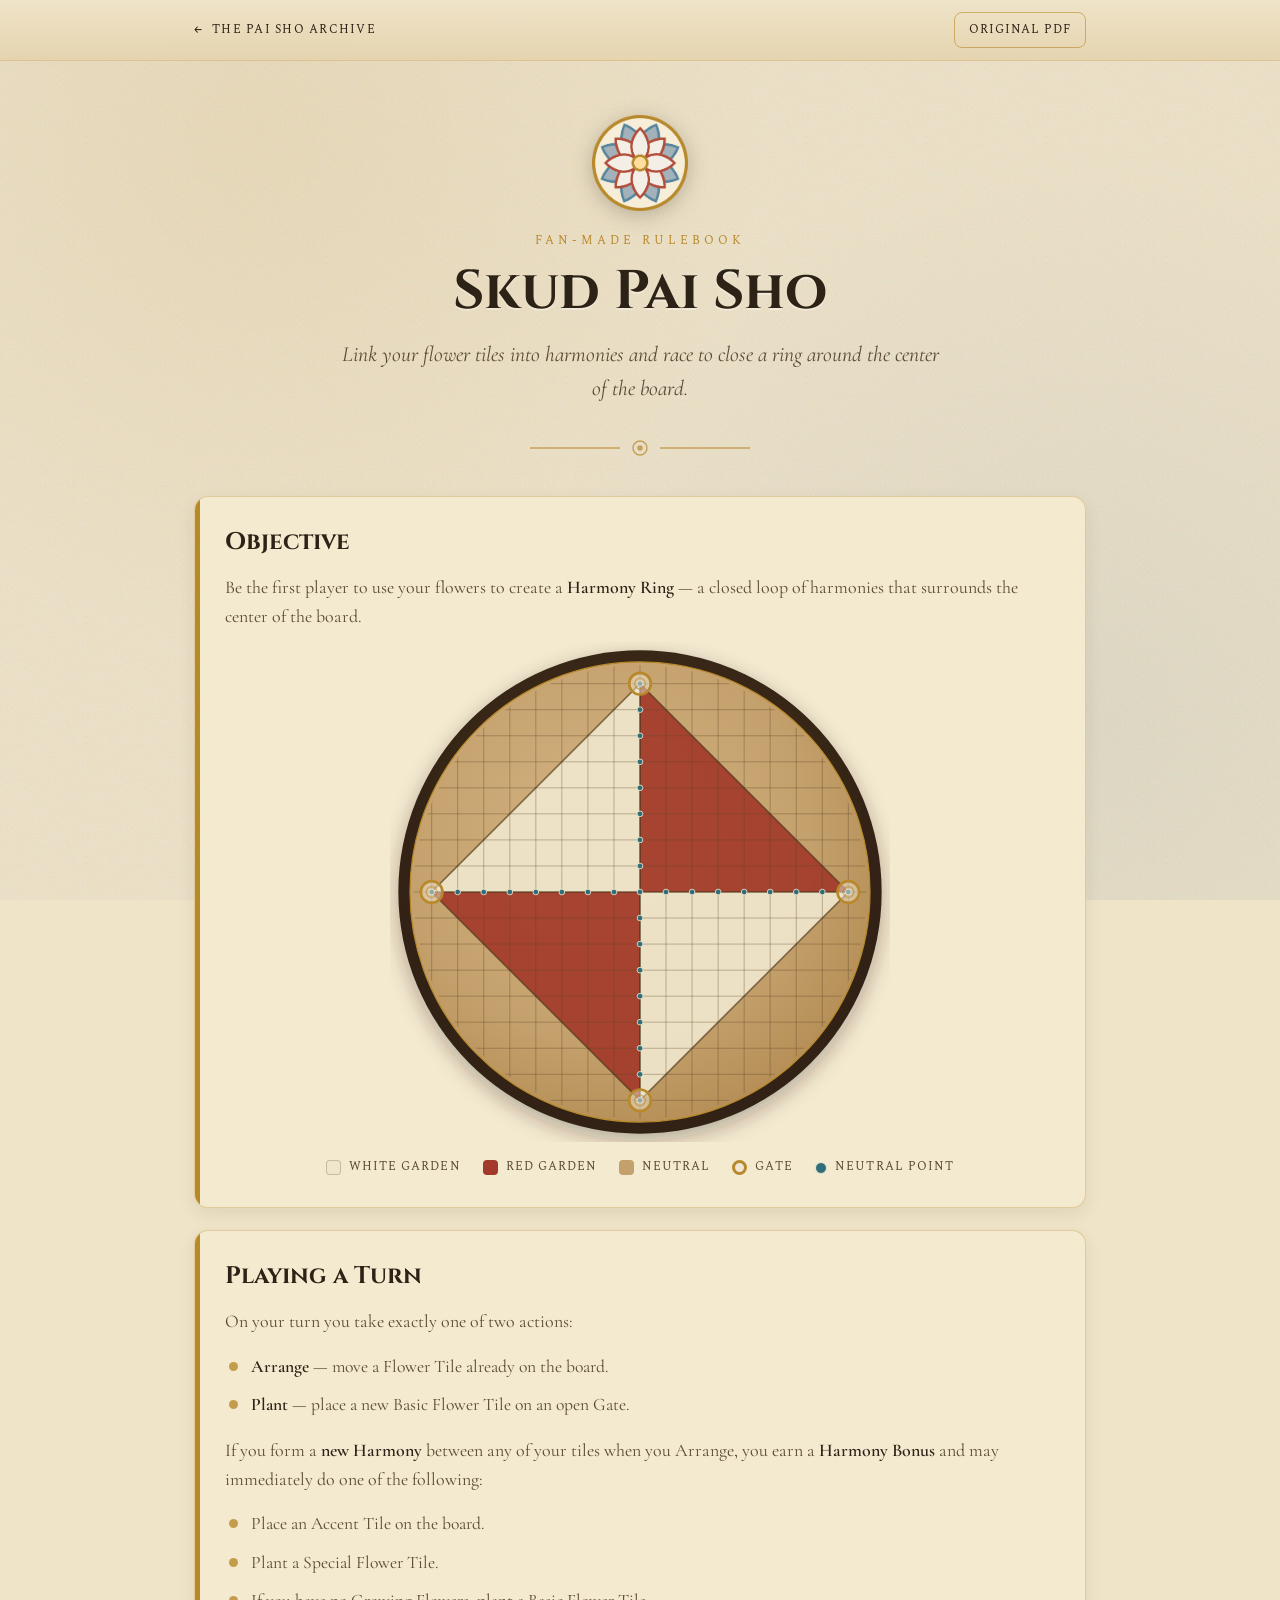
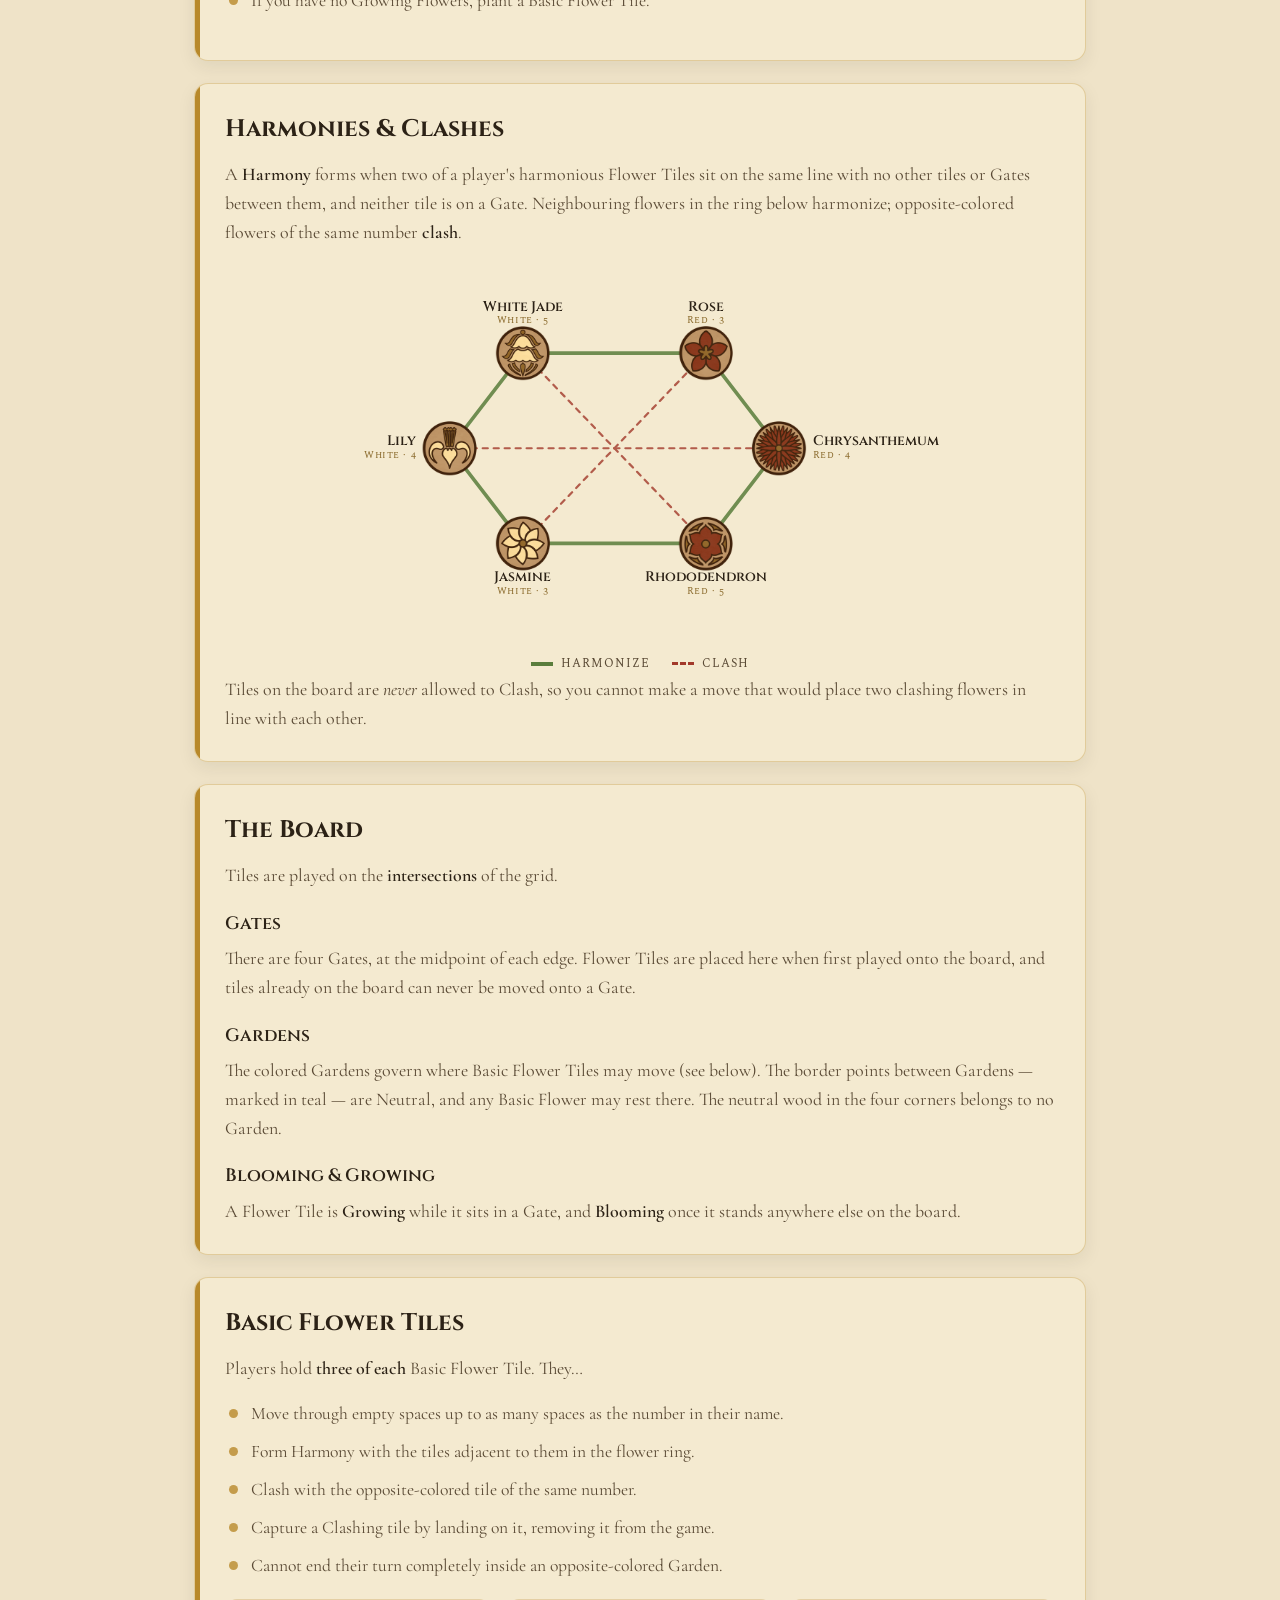
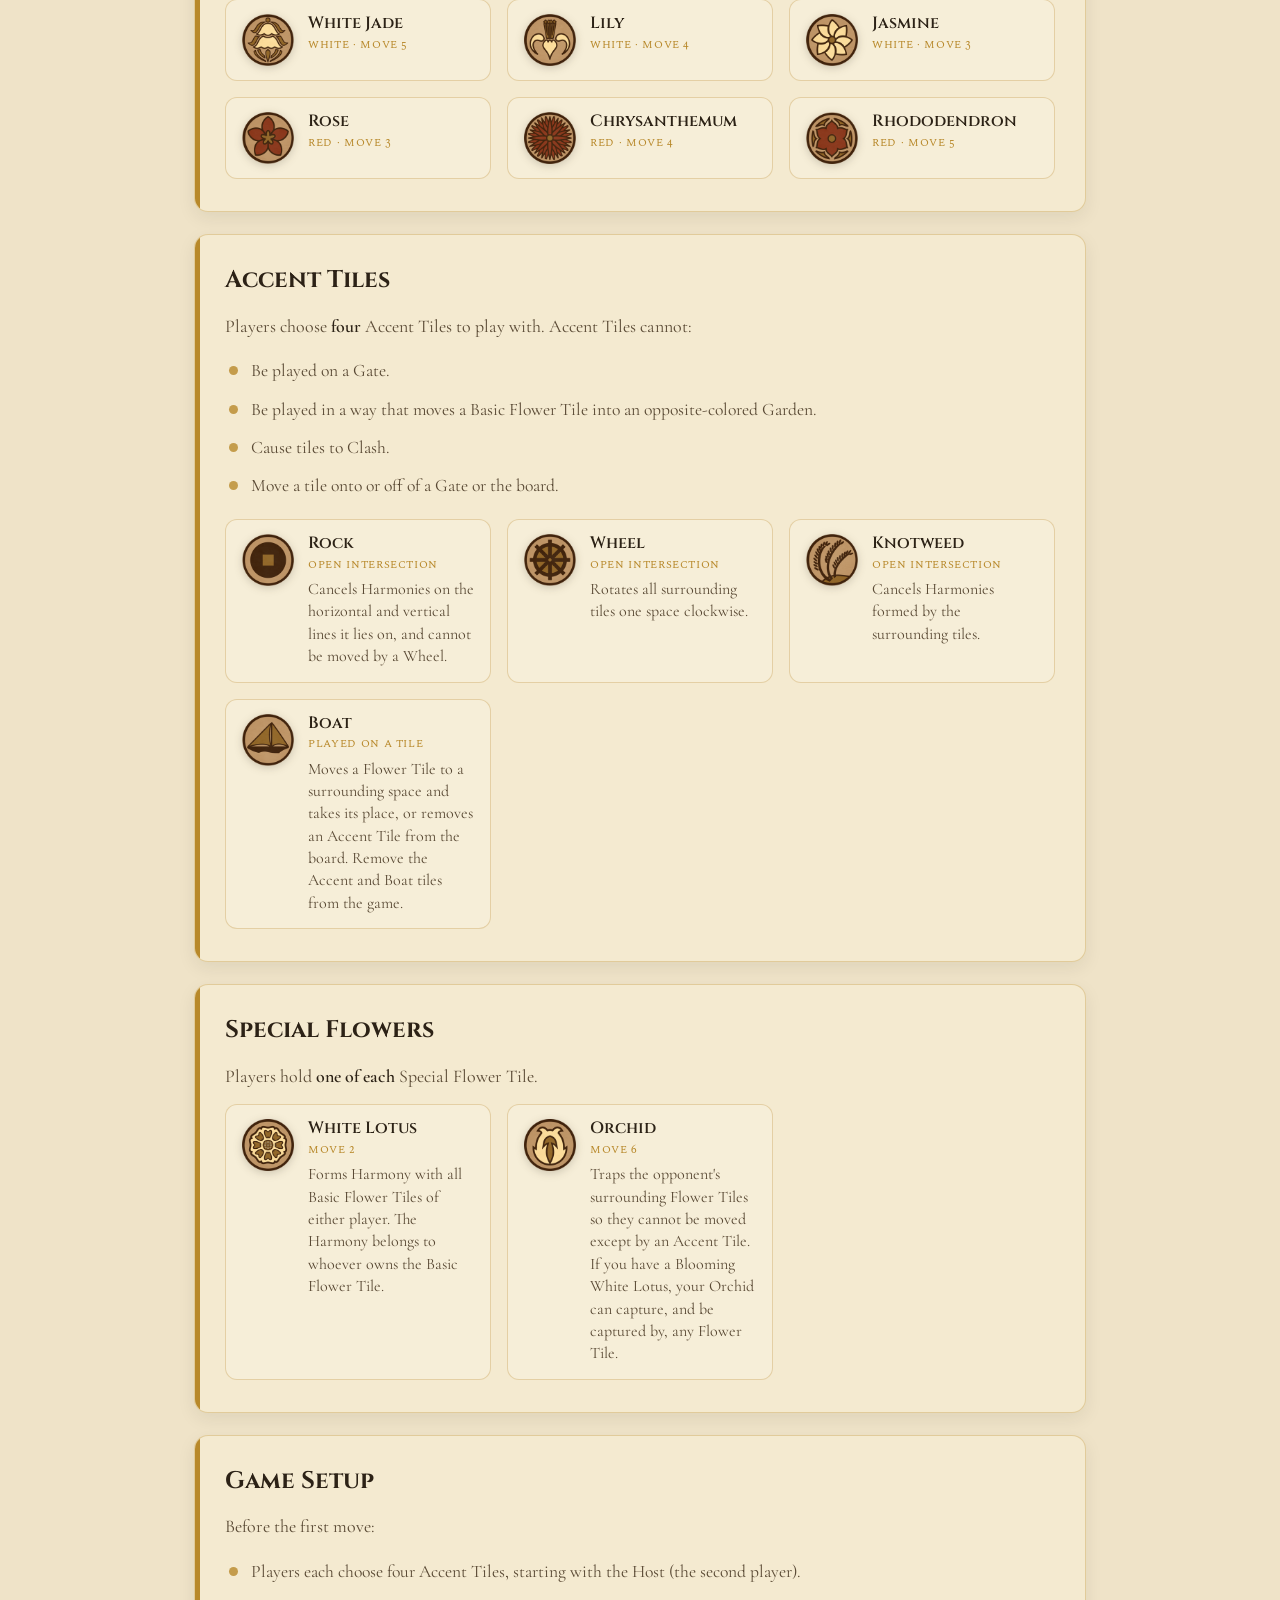
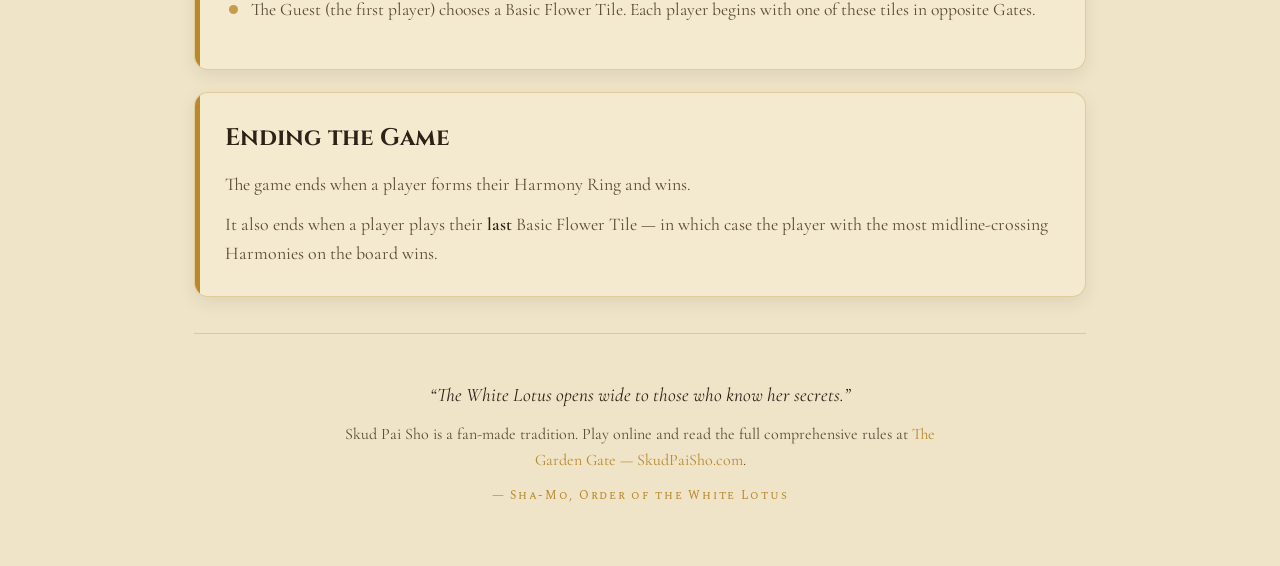
==== commit 848802f2: "Redraw board Gates as hollow portal rings (match real Pai Sho board) instead of solid gold coins; up" ====
--- a/skud.html
+++ b/skud.html
@@ -22,7 +22,7 @@
   .legend i.sw-red{background:#a2392a;border-color:transparent}
   .legend i.sw-neutral{background:#c4a06c;border-color:transparent}
   .legend i.dot{width:12px;height:12px;border-radius:50%;background:#2f6d7a;border-color:#f0e6cd}
-  .legend i.gate{width:15px;height:15px;border-radius:50%;background:radial-gradient(#e7c46a,#b8892b);border:0}
+  .legend i.gate{width:15px;height:15px;border-radius:50%;background:#efe6d4;border:3px solid #b8892b}
   .legend i.line-g{width:22px;height:0;border:0;border-top:4px solid #5a7d3c;border-radius:0}
   .legend i.line-r{width:22px;height:0;border:0;border-top:3px dashed #a2392a;border-radius:0}
 </style>
@@ -64,41 +64,26 @@
     <filter id="bsh" x="-20%" y="-20%" width="140%" height="140%">
       <feDropShadow dx="0" dy="8" stdDeviation="12" flood-color="#2c2216" flood-opacity="0.32"/>
     </filter>
-    <radialGradient id="gate" cx="50%" cy="40%" r="60%">
-      <stop offset="0%" stop-color="#e7c46a"/><stop offset="100%" stop-color="#b8892b"/>
-    </radialGradient>
   </defs>
 
   <circle cx="300" cy="300" r="290" fill="url(#rim)" filter="url(#bsh)"/>
   <circle cx="300" cy="300" r="276" fill="url(#wood)" stroke="#b8892b" stroke-width="1.5"/>
 
   <g clip-path="url(#play)">
-    <!-- garden pinwheel: NW & SE white, NE & SW red -->
     <polygon points="300,300 50,300 300,50"  fill="#f0e6cd" fill-opacity="0.92"/>
     <polygon points="300,300 550,300 300,550" fill="#f0e6cd" fill-opacity="0.92"/>
     <polygon points="300,300 300,50 550,300"  fill="#a2392a" fill-opacity="0.90"/>
     <polygon points="300,300 300,550 50,300"  fill="#a2392a" fill-opacity="0.90"/>
-
     <g stroke="#5b4327" stroke-width="1" stroke-opacity="0.42" fill="none"><line x1="50.0" y1="28" x2="50.0" y2="572"/><line x1="28" y1="50.0" x2="572" y2="50.0"/><line x1="81.2" y1="28" x2="81.2" y2="572"/><line x1="28" y1="81.2" x2="572" y2="81.2"/><line x1="112.5" y1="28" x2="112.5" y2="572"/><line x1="28" y1="112.5" x2="572" y2="112.5"/><line x1="143.8" y1="28" x2="143.8" y2="572"/><line x1="28" y1="143.8" x2="572" y2="143.8"/><line x1="175.0" y1="28" x2="175.0" y2="572"/><line x1="28" y1="175.0" x2="572" y2="175.0"/><line x1="206.2" y1="28" x2="206.2" y2="572"/><line x1="28" y1="206.2" x2="572" y2="206.2"/><line x1="237.5" y1="28" x2="237.5" y2="572"/><line x1="28" y1="237.5" x2="572" y2="237.5"/><line x1="268.8" y1="28" x2="268.8" y2="572"/><line x1="28" y1="268.8" x2="572" y2="268.8"/><line x1="300.0" y1="28" x2="300.0" y2="572"/><line x1="28" y1="300.0" x2="572" y2="300.0"/><line x1="331.2" y1="28" x2="331.2" y2="572"/><line x1="28" y1="331.2" x2="572" y2="331.2"/><line x1="362.5" y1="28" x2="362.5" y2="572"/><line x1="28" y1="362.5" x2="572" y2="362.5"/><line x1="393.8" y1="28" x2="393.8" y2="572"/><line x1="28" y1="393.8" x2="572" y2="393.8"/><line x1="425.0" y1="28" x2="425.0" y2="572"/><line x1="28" y1="425.0" x2="572" y2="425.0"/><line x1="456.2" y1="28" x2="456.2" y2="572"/><line x1="28" y1="456.2" x2="572" y2="456.2"/><line x1="487.5" y1="28" x2="487.5" y2="572"/><line x1="28" y1="487.5" x2="572" y2="487.5"/><line x1="518.8" y1="28" x2="518.8" y2="572"/><line x1="28" y1="518.8" x2="572" y2="518.8"/><line x1="550.0" y1="28" x2="550.0" y2="572"/><line x1="28" y1="550.0" x2="572" y2="550.0"/></g>
-
-    <!-- garden borders: diamond edges + center axes -->
     <g stroke="#4a3418" stroke-width="2.1" stroke-opacity="0.62" fill="none">
       <polygon points="300,50 550,300 300,550 50,300"/>
       <line x1="300" y1="50" x2="300" y2="550"/>
       <line x1="50" y1="300" x2="550" y2="300"/>
     </g>
-
-    <!-- neutral border points along the axes -->
     <g fill="#2f6d7a" stroke="#f0e6cd" stroke-width="1"><circle cx="300" cy="50.0" r="3.4"/><circle cx="50.0" cy="300" r="3.4"/><circle cx="300" cy="81.2" r="3.4"/><circle cx="81.2" cy="300" r="3.4"/><circle cx="300" cy="112.5" r="3.4"/><circle cx="112.5" cy="300" r="3.4"/><circle cx="300" cy="143.8" r="3.4"/><circle cx="143.8" cy="300" r="3.4"/><circle cx="300" cy="175.0" r="3.4"/><circle cx="175.0" cy="300" r="3.4"/><circle cx="300" cy="206.2" r="3.4"/><circle cx="206.2" cy="300" r="3.4"/><circle cx="300" cy="237.5" r="3.4"/><circle cx="237.5" cy="300" r="3.4"/><circle cx="300" cy="268.8" r="3.4"/><circle cx="268.8" cy="300" r="3.4"/><circle cx="300" cy="300.0" r="3.4"/><circle cx="300" cy="331.2" r="3.4"/><circle cx="331.2" cy="300" r="3.4"/><circle cx="300" cy="362.5" r="3.4"/><circle cx="362.5" cy="300" r="3.4"/><circle cx="300" cy="393.8" r="3.4"/><circle cx="393.8" cy="300" r="3.4"/><circle cx="300" cy="425.0" r="3.4"/><circle cx="425.0" cy="300" r="3.4"/><circle cx="300" cy="456.2" r="3.4"/><circle cx="456.2" cy="300" r="3.4"/><circle cx="300" cy="487.5" r="3.4"/><circle cx="487.5" cy="300" r="3.4"/><circle cx="300" cy="518.8" r="3.4"/><circle cx="518.8" cy="300" r="3.4"/><circle cx="300" cy="550.0" r="3.4"/><circle cx="550.0" cy="300" r="3.4"/></g>
   </g>
 
-  <!-- four Gates at N/E/S/W -->
-  <g>
-    <g transform="translate(300,50)"><circle r="15" fill="url(#gate)" stroke="#7a5a1c" stroke-width="1.5"/><circle r="5.5" fill="#3a2a12"/></g>
-    <g transform="translate(550,300)"><circle r="15" fill="url(#gate)" stroke="#7a5a1c" stroke-width="1.5"/><circle r="5.5" fill="#3a2a12"/></g>
-    <g transform="translate(300,550)"><circle r="15" fill="url(#gate)" stroke="#7a5a1c" stroke-width="1.5"/><circle r="5.5" fill="#3a2a12"/></g>
-    <g transform="translate(50,300)"><circle r="15" fill="url(#gate)" stroke="#7a5a1c" stroke-width="1.5"/><circle r="5.5" fill="#3a2a12"/></g>
-  </g>
+  <g><g transform="translate(300,50)"><circle r="13" fill="#efe6d4" fill-opacity="0.5" stroke="#b8892b" stroke-width="3.2"/><circle r="6.5" fill="none" stroke="#b8892b" stroke-width="1.3" stroke-opacity="0.65"/></g><g transform="translate(550,300)"><circle r="13" fill="#efe6d4" fill-opacity="0.5" stroke="#b8892b" stroke-width="3.2"/><circle r="6.5" fill="none" stroke="#b8892b" stroke-width="1.3" stroke-opacity="0.65"/></g><g transform="translate(300,550)"><circle r="13" fill="#efe6d4" fill-opacity="0.5" stroke="#b8892b" stroke-width="3.2"/><circle r="6.5" fill="none" stroke="#b8892b" stroke-width="1.3" stroke-opacity="0.65"/></g><g transform="translate(50,300)"><circle r="13" fill="#efe6d4" fill-opacity="0.5" stroke="#b8892b" stroke-width="3.2"/><circle r="6.5" fill="none" stroke="#b8892b" stroke-width="1.3" stroke-opacity="0.65"/></g></g>
 </svg></div>
     <div class="legend">
       <span><i class="sw-white"></i>White Garden</span>
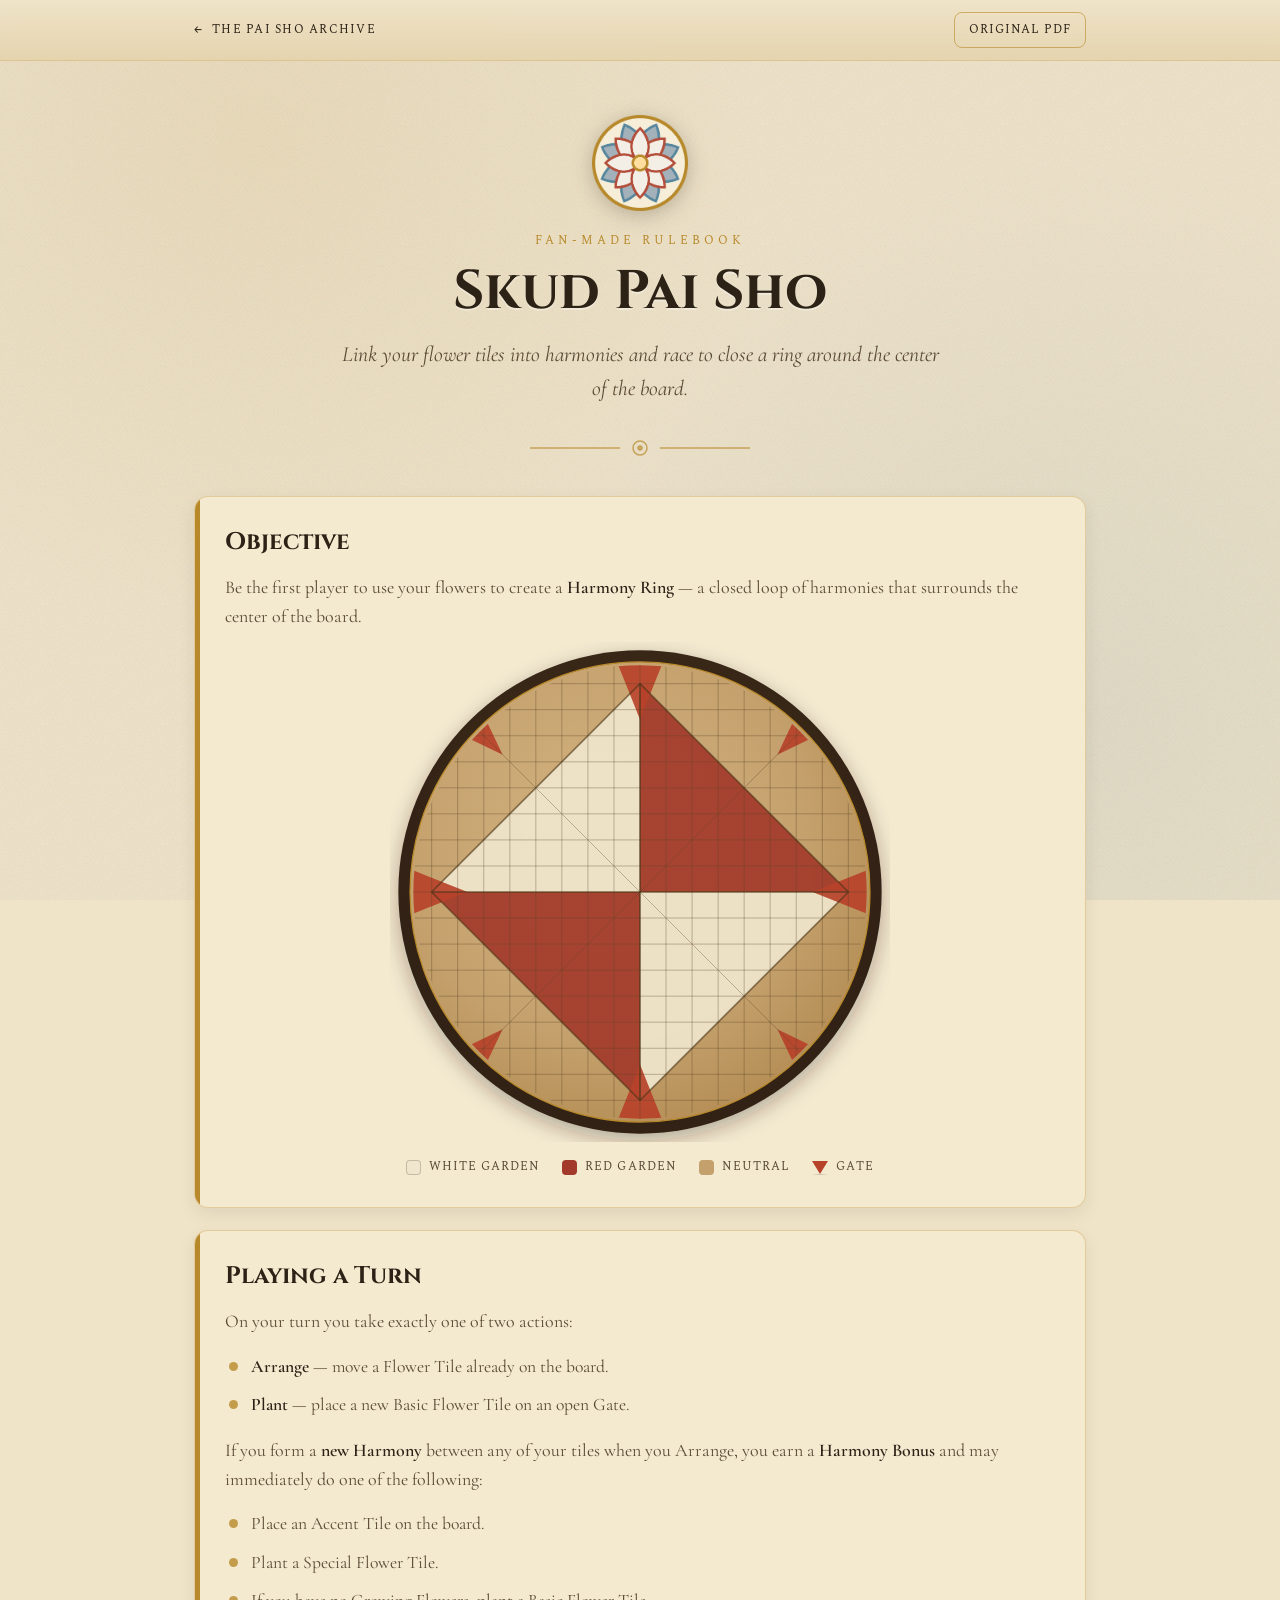
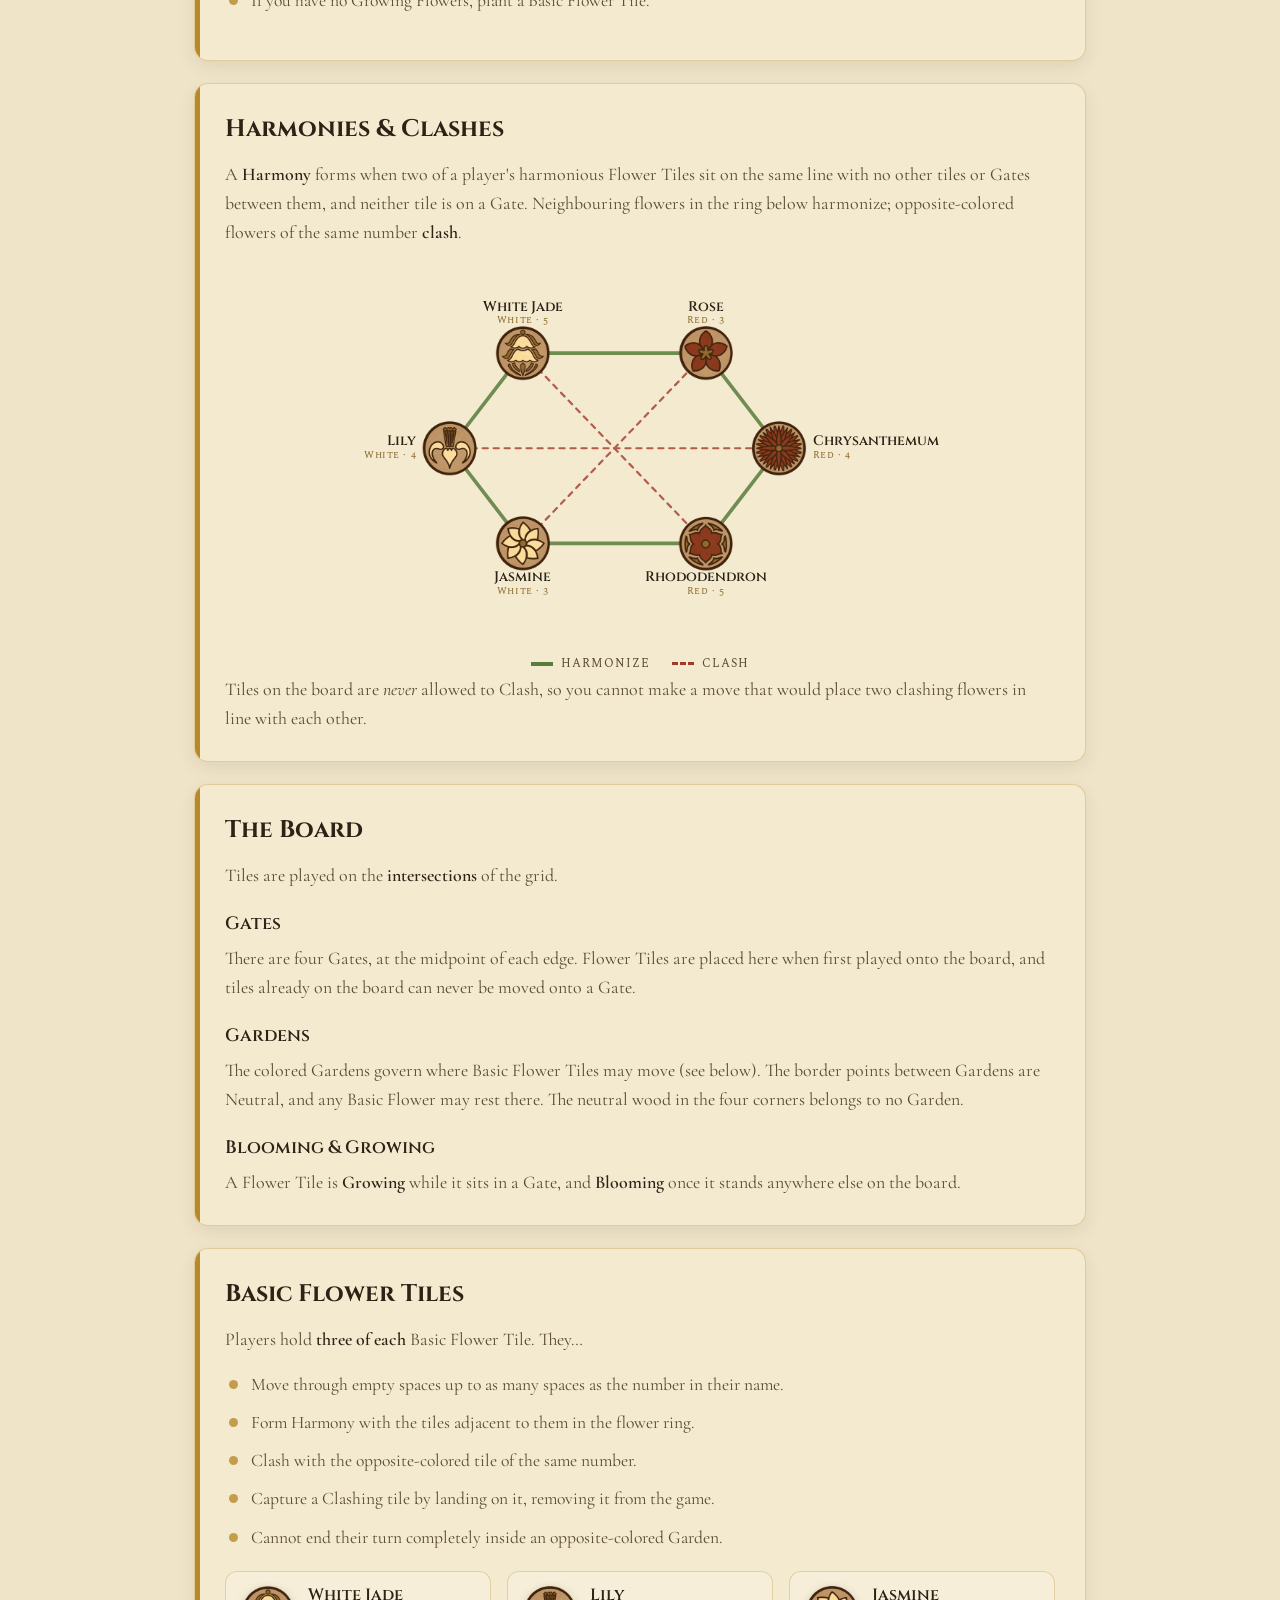
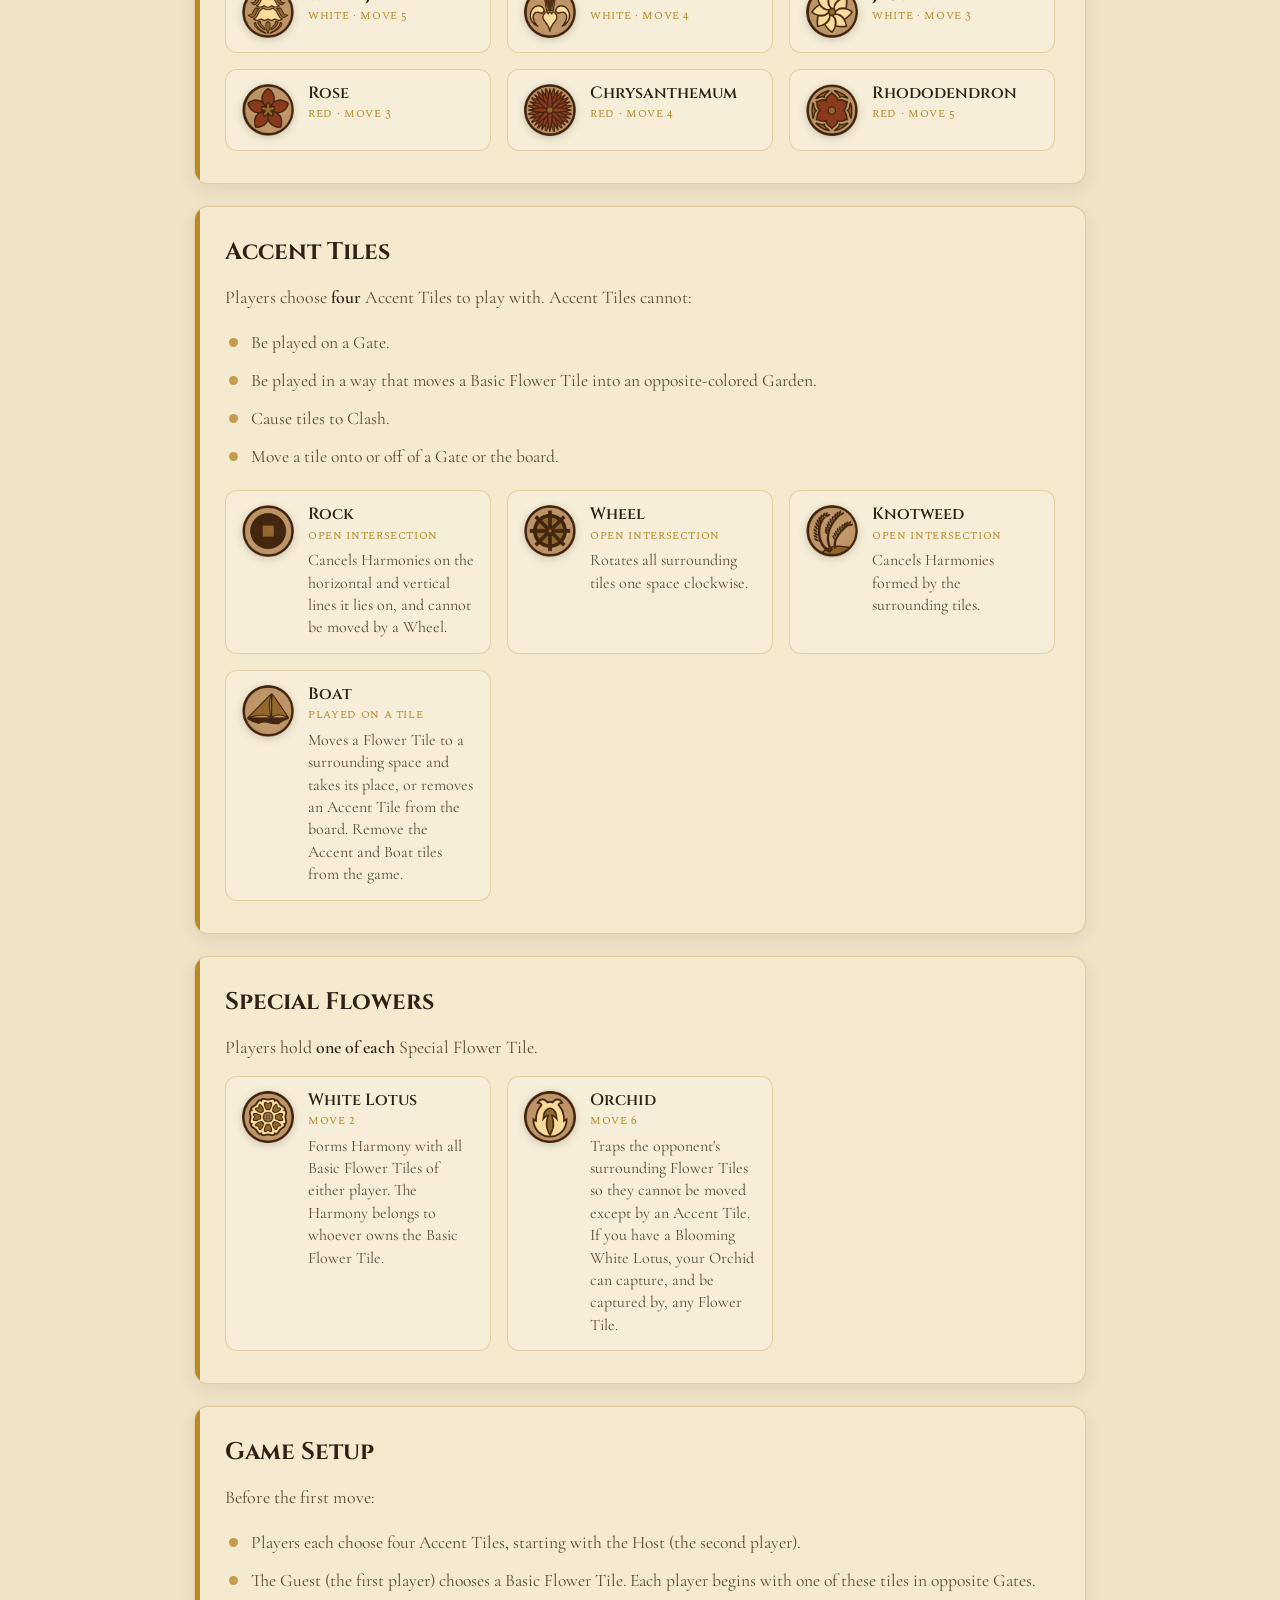
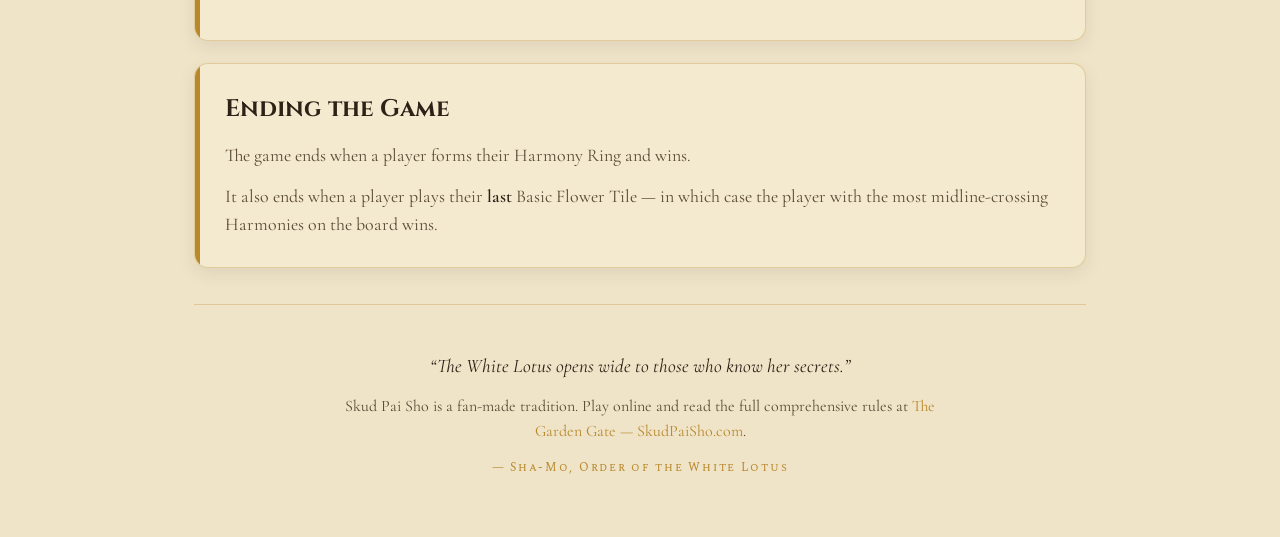
==== commit 0270df79: "Match real board structure: add main diagonals; Gates as red rim triangles (+ diagonal corner triang" ====
--- a/skud.html
+++ b/skud.html
@@ -21,8 +21,7 @@
   .legend i.sw-white{background:#f0e6cd}
   .legend i.sw-red{background:#a2392a;border-color:transparent}
   .legend i.sw-neutral{background:#c4a06c;border-color:transparent}
-  .legend i.dot{width:12px;height:12px;border-radius:50%;background:#2f6d7a;border-color:#f0e6cd}
-  .legend i.gate{width:15px;height:15px;border-radius:50%;background:#efe6d4;border:3px solid #b8892b}
+  .legend i.gate{width:0;height:0;border-left:8px solid transparent;border-right:8px solid transparent;border-top:13px solid #b8432b;border-radius:0}
   .legend i.line-g{width:22px;height:0;border:0;border-top:4px solid #5a7d3c;border-radius:0}
   .legend i.line-r{width:22px;height:0;border:0;border-top:3px dashed #a2392a;border-radius:0}
 </style>
@@ -51,46 +50,37 @@
     <p>Be the first player to use your flowers to create a <strong>Harmony Ring</strong> — a closed loop of harmonies that surrounds the center of the board.</p>
     <div class="figure-board"><svg class="board" viewBox="0 0 600 600" role="img" aria-labelledby="boardt boardd" xmlns="http://www.w3.org/2000/svg" xmlns:xlink="http://www.w3.org/1999/xlink">
   <title id="boardt">The Skud Pai Sho board</title>
-  <desc id="boardd">A circular board with a 17 by 17 grid, four Gates at the edge midpoints, the White Garden and Red Garden forming a pinwheel of triangles, and neutral wood in the corners.</desc>
+  <desc id="boardd">A circular board with a 17 by 17 grid and diagonals, four Gates marked by red triangles at the edge midpoints, the White Garden and Red Garden forming a pinwheel of triangles, and neutral wood in the corners.</desc>
   <defs>
     <clipPath id="play"><circle cx="300" cy="300" r="272"/></clipPath>
     <radialGradient id="wood" cx="42%" cy="38%" r="72%">
-      <stop offset="0%" stop-color="#d3b482"/>
-      <stop offset="62%" stop-color="#c4a06c"/><stop offset="100%" stop-color="#b0894f"/>
+      <stop offset="0%" stop-color="#d3b482"/><stop offset="62%" stop-color="#c4a06c"/><stop offset="100%" stop-color="#b0894f"/>
     </radialGradient>
     <radialGradient id="rim" cx="50%" cy="42%" r="60%">
-      <stop offset="0%" stop-color="#4a3320"/><stop offset="100%" stop-color="#2f2013"/>
-    </radialGradient>
+      <stop offset="0%" stop-color="#4a3320"/><stop offset="100%" stop-color="#2f2013"/></radialGradient>
     <filter id="bsh" x="-20%" y="-20%" width="140%" height="140%">
-      <feDropShadow dx="0" dy="8" stdDeviation="12" flood-color="#2c2216" flood-opacity="0.32"/>
-    </filter>
+      <feDropShadow dx="0" dy="8" stdDeviation="12" flood-color="#2c2216" flood-opacity="0.32"/></filter>
   </defs>
-
   <circle cx="300" cy="300" r="290" fill="url(#rim)" filter="url(#bsh)"/>
   <circle cx="300" cy="300" r="276" fill="url(#wood)" stroke="#b8892b" stroke-width="1.5"/>
-
   <g clip-path="url(#play)">
     <polygon points="300,300 50,300 300,50"  fill="#f0e6cd" fill-opacity="0.92"/>
     <polygon points="300,300 550,300 300,550" fill="#f0e6cd" fill-opacity="0.92"/>
     <polygon points="300,300 300,50 550,300"  fill="#a2392a" fill-opacity="0.90"/>
     <polygon points="300,300 300,550 50,300"  fill="#a2392a" fill-opacity="0.90"/>
-    <g stroke="#5b4327" stroke-width="1" stroke-opacity="0.42" fill="none"><line x1="50.0" y1="28" x2="50.0" y2="572"/><line x1="28" y1="50.0" x2="572" y2="50.0"/><line x1="81.2" y1="28" x2="81.2" y2="572"/><line x1="28" y1="81.2" x2="572" y2="81.2"/><line x1="112.5" y1="28" x2="112.5" y2="572"/><line x1="28" y1="112.5" x2="572" y2="112.5"/><line x1="143.8" y1="28" x2="143.8" y2="572"/><line x1="28" y1="143.8" x2="572" y2="143.8"/><line x1="175.0" y1="28" x2="175.0" y2="572"/><line x1="28" y1="175.0" x2="572" y2="175.0"/><line x1="206.2" y1="28" x2="206.2" y2="572"/><line x1="28" y1="206.2" x2="572" y2="206.2"/><line x1="237.5" y1="28" x2="237.5" y2="572"/><line x1="28" y1="237.5" x2="572" y2="237.5"/><line x1="268.8" y1="28" x2="268.8" y2="572"/><line x1="28" y1="268.8" x2="572" y2="268.8"/><line x1="300.0" y1="28" x2="300.0" y2="572"/><line x1="28" y1="300.0" x2="572" y2="300.0"/><line x1="331.2" y1="28" x2="331.2" y2="572"/><line x1="28" y1="331.2" x2="572" y2="331.2"/><line x1="362.5" y1="28" x2="362.5" y2="572"/><line x1="28" y1="362.5" x2="572" y2="362.5"/><line x1="393.8" y1="28" x2="393.8" y2="572"/><line x1="28" y1="393.8" x2="572" y2="393.8"/><line x1="425.0" y1="28" x2="425.0" y2="572"/><line x1="28" y1="425.0" x2="572" y2="425.0"/><line x1="456.2" y1="28" x2="456.2" y2="572"/><line x1="28" y1="456.2" x2="572" y2="456.2"/><line x1="487.5" y1="28" x2="487.5" y2="572"/><line x1="28" y1="487.5" x2="572" y2="487.5"/><line x1="518.8" y1="28" x2="518.8" y2="572"/><line x1="28" y1="518.8" x2="572" y2="518.8"/><line x1="550.0" y1="28" x2="550.0" y2="572"/><line x1="28" y1="550.0" x2="572" y2="550.0"/></g>
-    <g stroke="#4a3418" stroke-width="2.1" stroke-opacity="0.62" fill="none">
+    <g fill="#b8432b" fill-opacity="0.92"><polygon points="300.0,93.0 332.0,13.0 268.0,13.0"/><polygon points="507.0,300.0 587.0,332.0 587.0,268.0"/><polygon points="300.0,507.0 268.0,587.0 332.0,587.0"/><polygon points="93.0,300.0 13.0,268.0 13.0,332.0"/><polygon points="464.8,135.2 516.4,110.5 489.5,83.6"/><polygon points="464.8,464.8 489.5,516.4 516.4,489.5"/><polygon points="135.2,464.8 83.6,489.5 110.5,516.4"/><polygon points="135.2,135.2 110.5,83.6 83.6,110.5"/></g>
+    <g stroke="#5b4327" stroke-width="1" stroke-opacity="0.42" fill="none"><line x1="50.0" y1="28" x2="50.0" y2="572"/><line x1="28" y1="50.0" x2="572" y2="50.0"/><line x1="81.2" y1="28" x2="81.2" y2="572"/><line x1="28" y1="81.2" x2="572" y2="81.2"/><line x1="112.5" y1="28" x2="112.5" y2="572"/><line x1="28" y1="112.5" x2="572" y2="112.5"/><line x1="143.8" y1="28" x2="143.8" y2="572"/><line x1="28" y1="143.8" x2="572" y2="143.8"/><line x1="175.0" y1="28" x2="175.0" y2="572"/><line x1="28" y1="175.0" x2="572" y2="175.0"/><line x1="206.2" y1="28" x2="206.2" y2="572"/><line x1="28" y1="206.2" x2="572" y2="206.2"/><line x1="237.5" y1="28" x2="237.5" y2="572"/><line x1="28" y1="237.5" x2="572" y2="237.5"/><line x1="268.8" y1="28" x2="268.8" y2="572"/><line x1="28" y1="268.8" x2="572" y2="268.8"/><line x1="300.0" y1="28" x2="300.0" y2="572"/><line x1="28" y1="300.0" x2="572" y2="300.0"/><line x1="331.2" y1="28" x2="331.2" y2="572"/><line x1="28" y1="331.2" x2="572" y2="331.2"/><line x1="362.5" y1="28" x2="362.5" y2="572"/><line x1="28" y1="362.5" x2="572" y2="362.5"/><line x1="393.8" y1="28" x2="393.8" y2="572"/><line x1="28" y1="393.8" x2="572" y2="393.8"/><line x1="425.0" y1="28" x2="425.0" y2="572"/><line x1="28" y1="425.0" x2="572" y2="425.0"/><line x1="456.2" y1="28" x2="456.2" y2="572"/><line x1="28" y1="456.2" x2="572" y2="456.2"/><line x1="487.5" y1="28" x2="487.5" y2="572"/><line x1="28" y1="487.5" x2="572" y2="487.5"/><line x1="518.8" y1="28" x2="518.8" y2="572"/><line x1="28" y1="518.8" x2="572" y2="518.8"/><line x1="550.0" y1="28" x2="550.0" y2="572"/><line x1="28" y1="550.0" x2="572" y2="550.0"/><line x1="28" y1="28" x2="572" y2="572"/><line x1="28" y1="572" x2="572" y2="28"/></g>
+    <g stroke="#4a3418" stroke-width="2.1" stroke-opacity="0.6" fill="none">
       <polygon points="300,50 550,300 300,550 50,300"/>
-      <line x1="300" y1="50" x2="300" y2="550"/>
-      <line x1="50" y1="300" x2="550" y2="300"/>
+      <line x1="300" y1="50" x2="300" y2="550"/><line x1="50" y1="300" x2="550" y2="300"/>
     </g>
-    <g fill="#2f6d7a" stroke="#f0e6cd" stroke-width="1"><circle cx="300" cy="50.0" r="3.4"/><circle cx="50.0" cy="300" r="3.4"/><circle cx="300" cy="81.2" r="3.4"/><circle cx="81.2" cy="300" r="3.4"/><circle cx="300" cy="112.5" r="3.4"/><circle cx="112.5" cy="300" r="3.4"/><circle cx="300" cy="143.8" r="3.4"/><circle cx="143.8" cy="300" r="3.4"/><circle cx="300" cy="175.0" r="3.4"/><circle cx="175.0" cy="300" r="3.4"/><circle cx="300" cy="206.2" r="3.4"/><circle cx="206.2" cy="300" r="3.4"/><circle cx="300" cy="237.5" r="3.4"/><circle cx="237.5" cy="300" r="3.4"/><circle cx="300" cy="268.8" r="3.4"/><circle cx="268.8" cy="300" r="3.4"/><circle cx="300" cy="300.0" r="3.4"/><circle cx="300" cy="331.2" r="3.4"/><circle cx="331.2" cy="300" r="3.4"/><circle cx="300" cy="362.5" r="3.4"/><circle cx="362.5" cy="300" r="3.4"/><circle cx="300" cy="393.8" r="3.4"/><circle cx="393.8" cy="300" r="3.4"/><circle cx="300" cy="425.0" r="3.4"/><circle cx="425.0" cy="300" r="3.4"/><circle cx="300" cy="456.2" r="3.4"/><circle cx="456.2" cy="300" r="3.4"/><circle cx="300" cy="487.5" r="3.4"/><circle cx="487.5" cy="300" r="3.4"/><circle cx="300" cy="518.8" r="3.4"/><circle cx="518.8" cy="300" r="3.4"/><circle cx="300" cy="550.0" r="3.4"/><circle cx="550.0" cy="300" r="3.4"/></g>
   </g>
-
-  <g><g transform="translate(300,50)"><circle r="13" fill="#efe6d4" fill-opacity="0.5" stroke="#b8892b" stroke-width="3.2"/><circle r="6.5" fill="none" stroke="#b8892b" stroke-width="1.3" stroke-opacity="0.65"/></g><g transform="translate(550,300)"><circle r="13" fill="#efe6d4" fill-opacity="0.5" stroke="#b8892b" stroke-width="3.2"/><circle r="6.5" fill="none" stroke="#b8892b" stroke-width="1.3" stroke-opacity="0.65"/></g><g transform="translate(300,550)"><circle r="13" fill="#efe6d4" fill-opacity="0.5" stroke="#b8892b" stroke-width="3.2"/><circle r="6.5" fill="none" stroke="#b8892b" stroke-width="1.3" stroke-opacity="0.65"/></g><g transform="translate(50,300)"><circle r="13" fill="#efe6d4" fill-opacity="0.5" stroke="#b8892b" stroke-width="3.2"/><circle r="6.5" fill="none" stroke="#b8892b" stroke-width="1.3" stroke-opacity="0.65"/></g></g>
 </svg></div>
     <div class="legend">
       <span><i class="sw-white"></i>White Garden</span>
       <span><i class="sw-red"></i>Red Garden</span>
       <span><i class="sw-neutral"></i>Neutral</span>
       <span><i class="gate"></i>Gate</span>
-      <span><i class="dot"></i>Neutral point</span>
     </div>
   </section>
 
@@ -133,7 +123,7 @@
     <h3>Gates</h3>
     <p>There are four Gates, at the midpoint of each edge. Flower Tiles are placed here when first played onto the board, and tiles already on the board can never be moved onto a Gate.</p>
     <h3>Gardens</h3>
-    <p>The colored Gardens govern where Basic Flower Tiles may move (see below). The border points between Gardens — marked in teal — are Neutral, and any Basic Flower may rest there. The neutral wood in the four corners belongs to no Garden.</p>
+    <p>The colored Gardens govern where Basic Flower Tiles may move (see below). The border points between Gardens are Neutral, and any Basic Flower may rest there. The neutral wood in the four corners belongs to no Garden.</p>
     <h3>Blooming &amp; Growing</h3>
     <p>A Flower Tile is <strong>Growing</strong> while it sits in a Gate, and <strong>Blooming</strong> once it stands anywhere else on the board.</p>
   </section>
